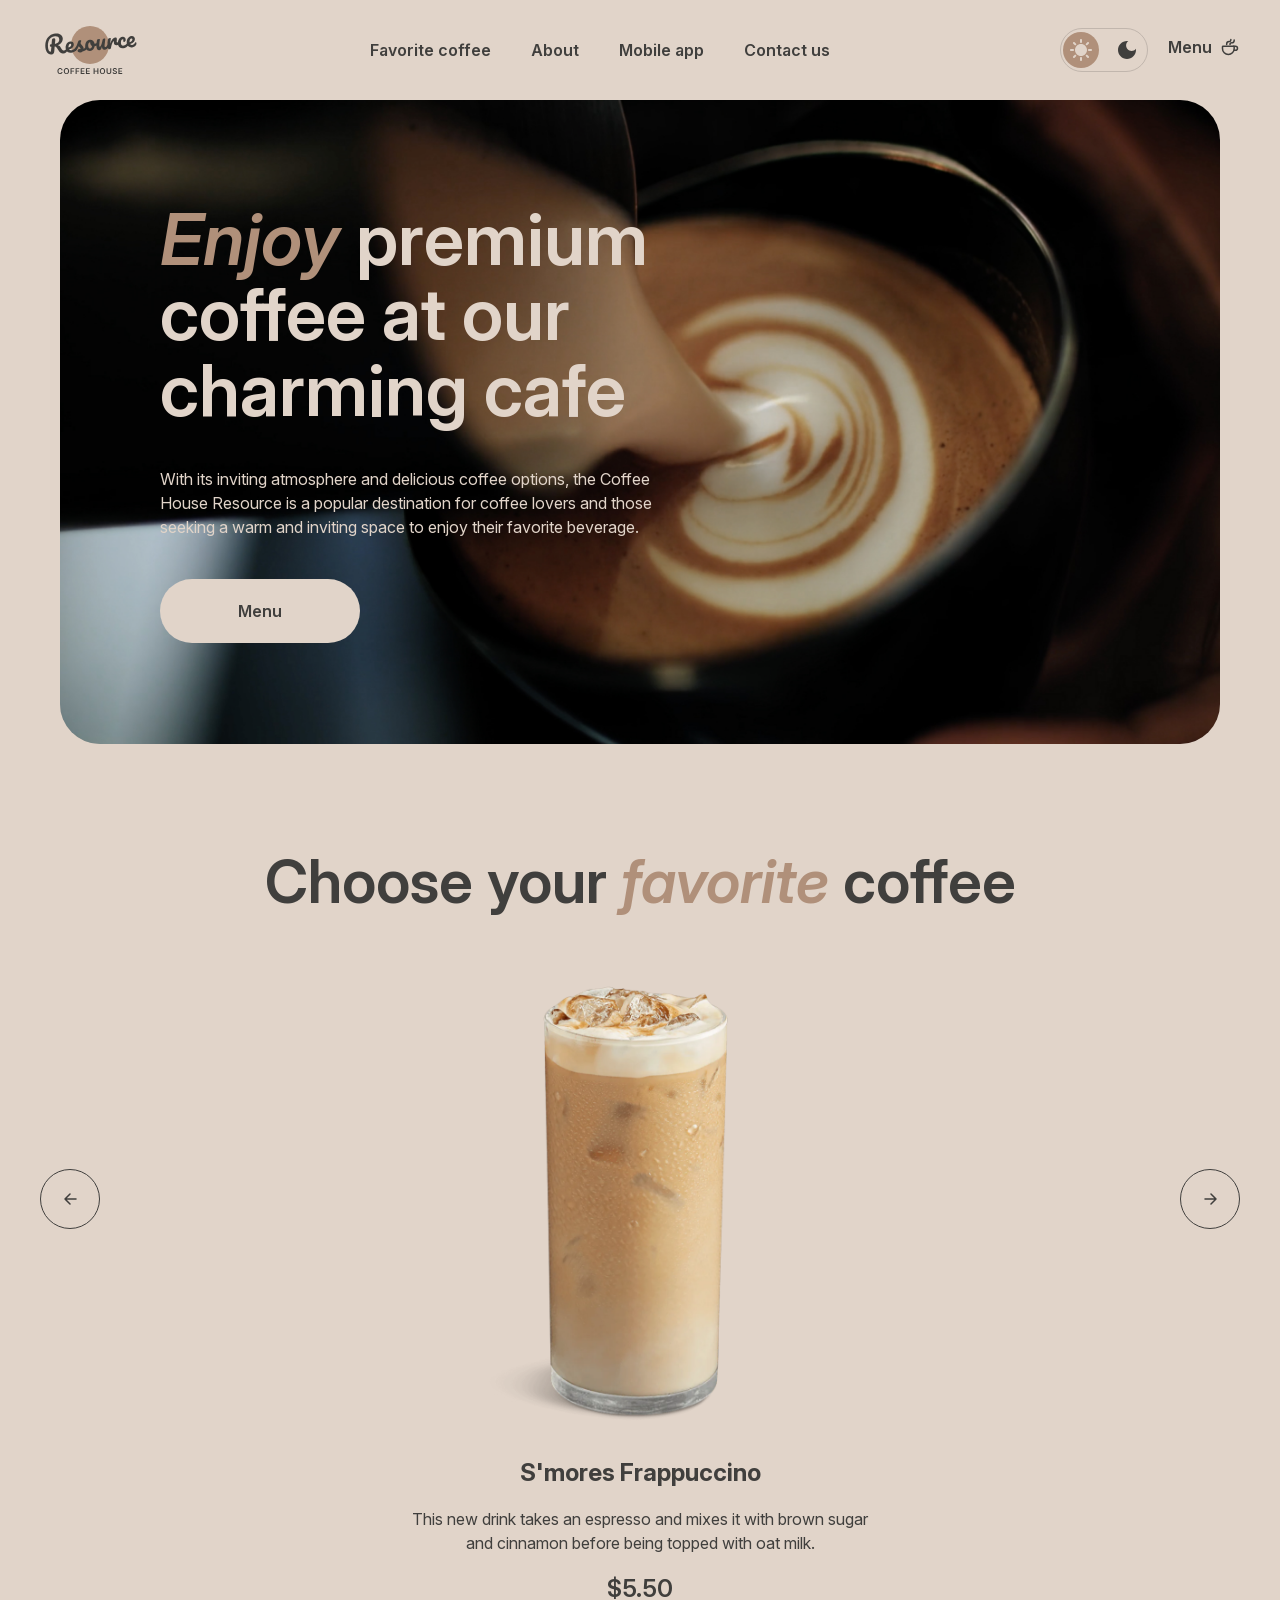
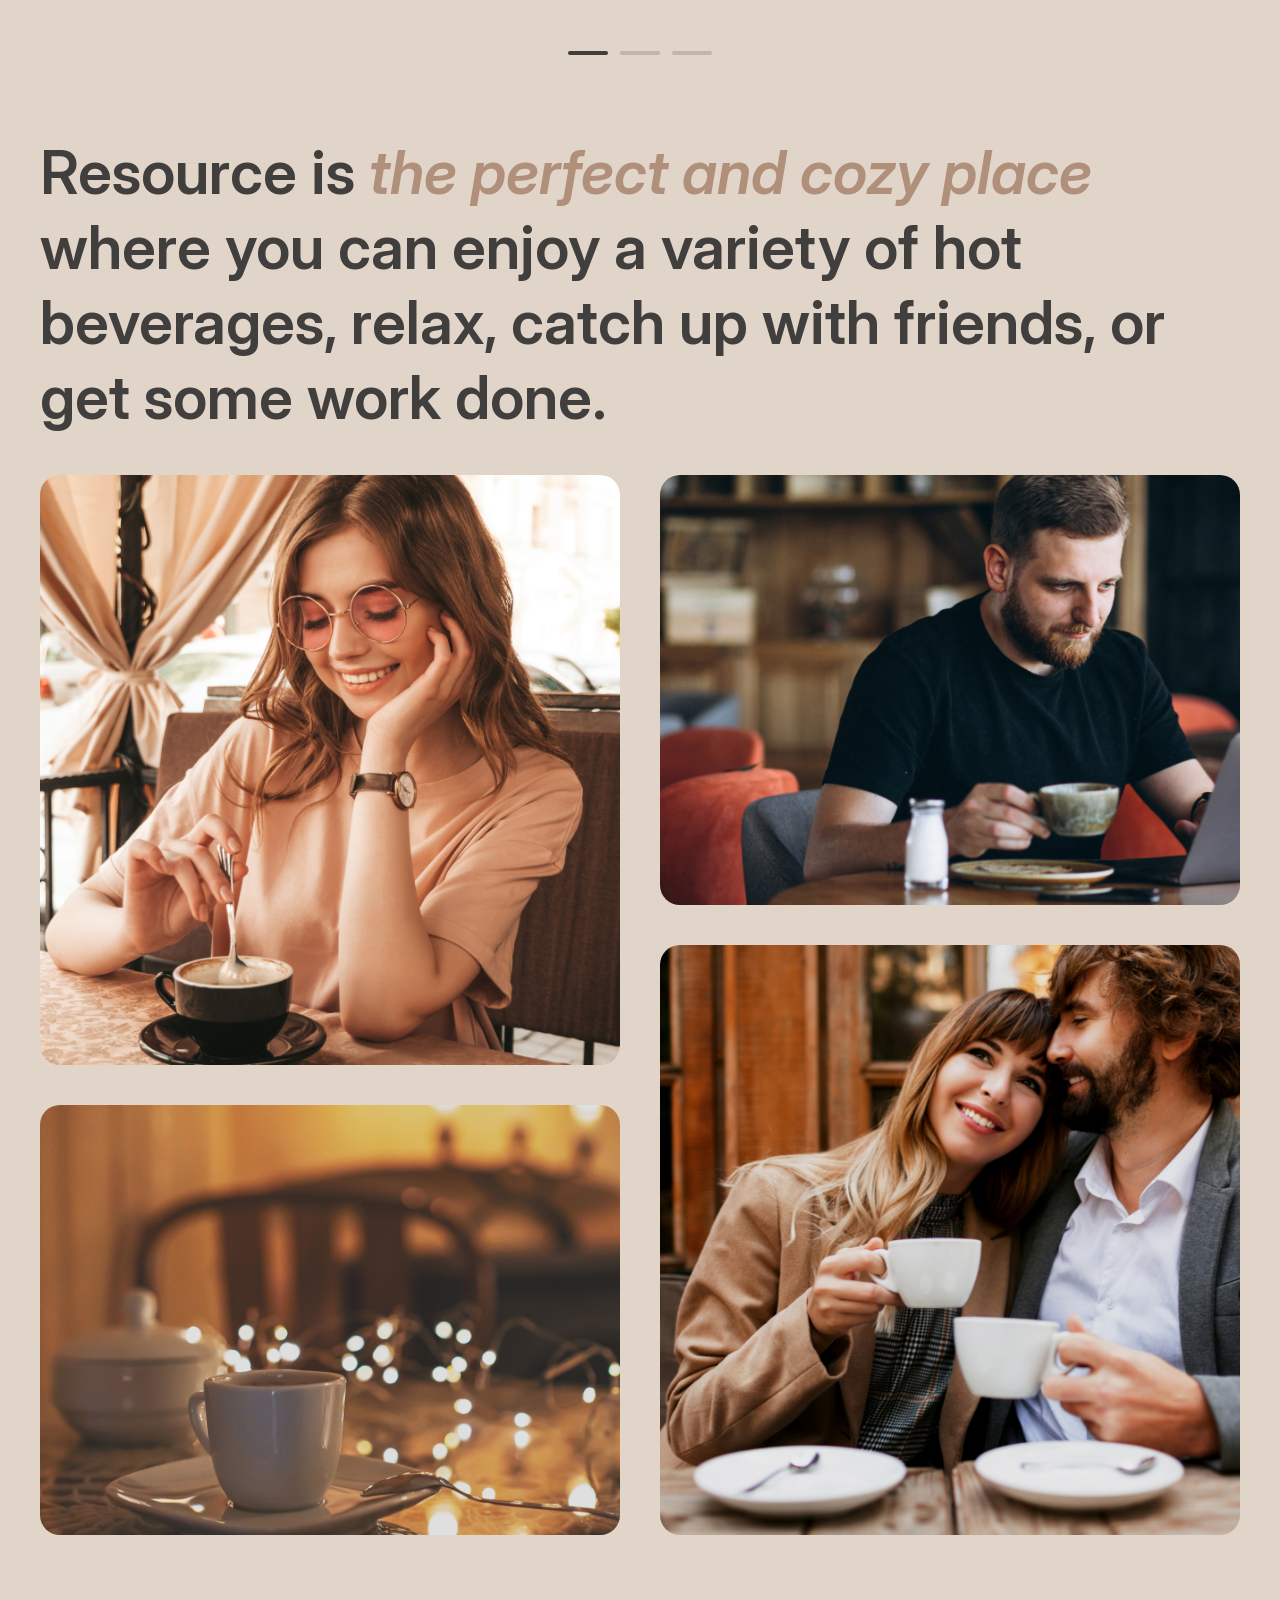
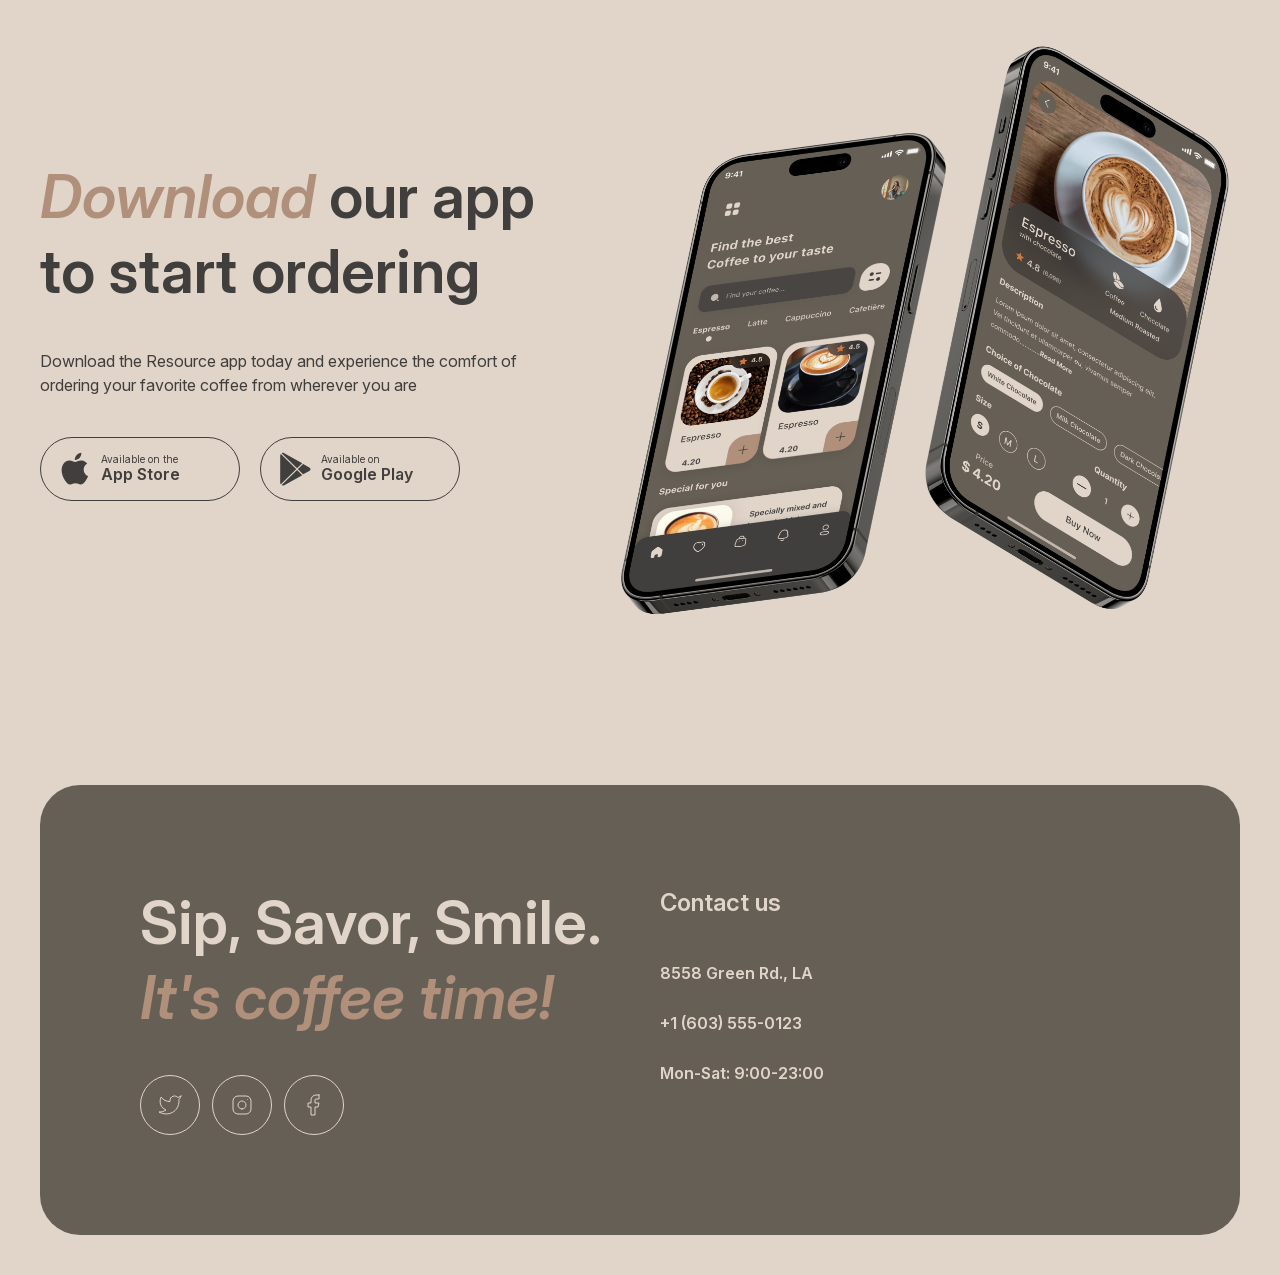
==== index.html @ 29161208 "refactor: dark theme, extra paddings, correction icons" ====
<!doctype html>
<html lang="en" data-theme="light">
  <head>
    <meta charset="UTF-8" />
    <meta name="viewport" content="width=device-width, initial-scale=1.0" />
    <title>Resource | Coffee House</title>
    <link rel="icon" href="assets/icons/logo-light.svg" type="image/svg+xml" />
    <link rel="stylesheet" href="assets/fonts/font.css" />
    <link rel="stylesheet" href="css/variables.css" />
    <link rel="stylesheet" href="css/base.css" />
    <link rel="stylesheet" href="css/layout.css" />
    <link rel="stylesheet" href="css/home.css" />
    <script>
      (function () {
        try {
          var theme = localStorage.getItem("theme");
          if (theme === "dark" || theme === "light") {
            document.documentElement.setAttribute("data-theme", theme);
          }
        } catch (e) {}
      })();
    </script>
    <script src="js/theme.js" defer></script>
    <script src="js/nav.js" defer></script>
    <script src="js/hero.js" defer></script>
    <script src="js/slider.js" defer></script>
  </head>
  <body>
    <header class="header">
      <div class="container header__inner">
        <a class="header__logo" href="index.html" aria-label="Resource">
          <img
            class="header__logo-img header__logo-img--light"
            src="assets/icons/logo-light.svg"
            alt="Resource"
            width="100"
            height="60"
          />
          <img
            class="header__logo-img header__logo-img--dark"
            src="assets/icons/logo-dark.svg"
            alt=""
            width="100"
            height="60"
          />
        </a>
        <nav class="header__nav" aria-label="Primary">
          <ul class="header__list">
            <li class="header__item">
              <a class="header__link" href="index.html#favorites"
                >Favorite coffee</a
              >
            </li>
            <li class="header__item">
              <a class="header__link" href="index.html#about">About</a>
            </li>
            <li class="header__item">
              <a class="header__link" href="index.html#mobile-app"
                >Mobile app</a
              >
            </li>
            <li class="header__item">
              <a class="header__link" href="index.html#contacts">Contact us</a>
            </li>
          </ul>
        </nav>
        <div class="header__actions">
          <button
            class="theme-toggle"
            type="button"
            data-theme-toggle
            aria-pressed="false"
            aria-label="Switch to dark theme"
          >
            <span
              class="theme-toggle__icon theme-toggle__icon--sun"
              aria-hidden="true"
            >
              <img src="assets/icons/Sun.svg" alt="" width="22" height="22" />
            </span>
            <span
              class="theme-toggle__icon theme-toggle__icon--moon"
              aria-hidden="true"
            >
              <img src="assets/icons/Moon.svg" alt="" width="18" height="18" />
            </span>
          </button>
          <a class="header__menu" href="menu.html">
            Menu
            <img
              class="header__menu-icon"
              src="assets/icons/coffee-cup.svg"
              alt=""
              width="20"
              height="20"
            />
          </a>
          <button class="burger" type="button" aria-label="Open menu">
            <img
              src="assets/icons/button-icon-burger.svg"
              alt=""
              width="44"
              height="44"
            />
          </button>
        </div>
      </div>
    </header>

    <main>
      <section class="hero" id="hero" aria-labelledby="hero-title">
        <div class="container">
          <div class="hero__inner">
            <img class="hero__media" src="assets/images/img-hero.jpg" alt="" />
            <video
              class="hero__media hero__media--video"
              data-hero-video
              muted
              loop
              playsinline
              preload="auto"
            >
              <source src="assets/header-video.mp4" type="video/mp4" />
            </video>
            <h1 class="hero__title" id="hero-title">
              <span class="hero__accent">Enjoy </span>premium coffee at our
              charming cafe
            </h1>
            <p class="hero__text">
              With its inviting atmosphere and delicious coffee options, the
              Coffee House Resource is a popular destination for coffee lovers
              and those seeking a warm and inviting space to enjoy their
              favorite beverage.
            </p>
            <a class="button hero__button" href="menu.html">
              <span class="hero__button-inner">
                Menu
                <img
                  class="hero__button-icon"
                  src="assets/icons/coffee-cup.svg"
                  alt=""
                  width="20"
                  height="20"
                />
              </span>
            </a>
          </div>
        </div>
      </section>

      <section
        class="favorites"
        id="favorites"
        aria-labelledby="favorites-title"
      >
        <div class="container">
          <h2 class="section-title" id="favorites-title">
            Choose your <span class="accent">favorite</span> coffee
          </h2>
          <div class="slider" data-slider>
            <div class="slider__media">
              <button
                class="slider__btn slider__btn--prev"
                type="button"
                data-slider-prev
                aria-label="Previous slide"
              >
                <img
                  src="assets/icons/arrow-left.svg"
                  alt=""
                  width="13"
                  height="12"
                />
              </button>
              <div class="slider__viewport" data-slider-viewport>
                <div class="slider__track" data-slider-track></div>
              </div>
              <button
                class="slider__btn slider__btn--next"
                type="button"
                data-slider-next
                aria-label="Next slide"
              >
                <img
                  src="assets/icons/arrow-right.svg"
                  alt=""
                  width="13"
                  height="12"
                />
              </button>
            </div>
            <div class="slider__dots" data-slider-dots></div>
          </div>
        </div>
      </section>

      <section class="about" id="about" aria-labelledby="about-title">
        <div class="container">
          <h2 class="section-title" id="about-title">
            Resource is <span class="accent">the perfect and cozy place</span>
            where you can enjoy a variety of hot beverages, relax, catch up with
            friends, or get some work done.
          </h2>
          <div class="about__gallery">
            <div class="about__frame">
              <img
                class="about__image"
                src="assets/images/about-1.jpg"
                alt="Woman enjoying coffee at a cafe"
              />
            </div>
            <div class="about__frame">
              <img
                class="about__image"
                src="assets/images/about-3.jpg"
                alt="Man working on a laptop with coffee"
              />
            </div>
            <div class="about__frame">
              <img
                class="about__image"
                src="assets/images/about-2.jpg"
                alt="Coffee cup on a table with lights"
              />
            </div>
            <div class="about__frame">
              <img
                class="about__image"
                src="assets/images/about-4.jpg"
                alt="Couple drinking coffee together"
              />
            </div>
          </div>
        </div>
      </section>

      <section
        class="mobile-app"
        id="mobile-app"
        aria-labelledby="mobile-app-title"
      >
        <div class="container mobile-app__inner">
          <div class="mobile-app__content">
            <h2 class="section-title" id="mobile-app-title">
              <span class="accent">Download</span> our app to<br class="mobile-app__title-break" />
              start ordering
            </h2>
            <p class="mobile-app__text">
              Download the Resource app today and experience the comfort of
              ordering your favorite coffee from wherever you are
            </p>
            <div class="mobile-app__links">
              <a
                class="store-link"
                href="https://www.apple.com/app-store/"
                target="_blank"
                rel="noopener noreferrer"
              >
                <img
                  src="assets/icons/apple.svg"
                  alt=""
                  width="36"
                  height="36"
                />
                <span class="store-link__text">
                  <span class="store-link__caption">Available on the</span>
                  <span class="store-link__name">App Store</span>
                </span>
              </a>
              <a
                class="store-link"
                href="https://play.google.com/store"
                target="_blank"
                rel="noopener noreferrer"
              >
                <img
                  src="assets/icons/google-play.svg"
                  alt=""
                  width="36"
                  height="36"
                />
                <span class="store-link__text">
                  <span class="store-link__caption">Available on</span>
                  <span class="store-link__name">Google Play</span>
                </span>
              </a>
            </div>
          </div>
          <img
            class="mobile-app__image"
            src="assets/icons/mobile-screens.svg"
            alt="Resource mobile app screens"
          />
        </div>
      </section>
    </main>

    <footer class="footer" id="contacts">
      <div class="container">
        <div class="footer__panel">
          <div class="footer__brand">
            <h2 class="footer__title">
              Sip, Savor, Smile.<br />
              <span class="accent">It's coffee time!</span>
            </h2>
            <ul class="footer__socials">
              <li>
                <a
                  class="footer__social"
                  href="https://twitter.com"
                  target="_blank"
                  rel="noopener noreferrer"
                  aria-label="Twitter"
                >
                  <img
                    src="assets/icons/twitter.svg"
                    alt=""
                    width="24"
                    height="24"
                  />
                </a>
              </li>
              <li>
                <a
                  class="footer__social"
                  href="https://instagram.com"
                  target="_blank"
                  rel="noopener noreferrer"
                  aria-label="Instagram"
                >
                  <img
                    src="assets/icons/instagram.svg"
                    alt=""
                    width="24"
                    height="24"
                  />
                </a>
              </li>
              <li>
                <a
                  class="footer__social"
                  href="https://facebook.com"
                  target="_blank"
                  rel="noopener noreferrer"
                  aria-label="Facebook"
                >
                  <img
                    src="assets/icons/facebook.svg"
                    alt=""
                    width="24"
                    height="24"
                  />
                </a>
              </li>
            </ul>
          </div>
          <div class="footer__contacts">
            <h3 class="footer__contacts-title">Contact us</h3>
            <ul class="footer__list">
              <li>
                <a
                  class="footer__link"
                  href="https://maps.google.com/?q=8558+Green+Rd,+LA"
                  target="_blank"
                  rel="noopener noreferrer"
                >
                  8558 Green Rd., LA
                </a>
              </li>
              <li>
                <a class="footer__link" href="tel:+16035550123">
                  +1 (603) 555-0123
                </a>
              </li>
              <li>
                <span class="footer__hours"> Mon-Sat: 9:00-23:00 </span>
              </li>
            </ul>
          </div>
        </div>
      </div>
    </footer>
  </body>
</html>
---- assets/fonts/font.css ----
@font-face {
  font-family: "Inter";
  font-style: normal;
  font-weight: 100 900;
  font-display: swap;
  src: url("./Inter-cyrillic.woff2") format("woff2");
  unicode-range: U+0301, U+0400-045F, U+0490-0491, U+04B0-04B1, U+2116;
}

@font-face {
  font-family: "Inter";
  font-style: normal;
  font-weight: 100 900;
  font-display: swap;
  src: url("./Inter-latin-ext.woff2") format("woff2");
  unicode-range: U+0100-02BA, U+02BD-02C5, U+02C7-02CC, U+02CE-02D7, U+02DD-02FF, U+0304, U+0308, U+0329, U+1D00-1DBF, U+1E00-1E9F, U+1EF2-1EFF, U+2020, U+20A0-20AB, U+20AD-20C0, U+2113, U+2C60-2C7F, U+A720-A7FF;
}

@font-face {
  font-family: "Inter";
  font-style: normal;
  font-weight: 100 900;
  font-display: swap;
  src: url("./Inter-latin.woff2") format("woff2");
  unicode-range: U+0000-00FF, U+0131, U+0152-0153, U+02BB-02BC, U+02C6, U+02DA, U+02DC, U+0304, U+0308, U+0329, U+2000-206F, U+20AC, U+2122, U+2191, U+2193, U+2212, U+2215, U+FEFF, U+FFFD;
}

@font-face {
  font-family: "Inter";
  font-style: italic;
  font-weight: 100 900;
  font-display: swap;
  src: url("./Inter-Italic-cyrillic.woff2") format("woff2");
  unicode-range: U+0301, U+0400-045F, U+0490-0491, U+04B0-04B1, U+2116;
}

@font-face {
  font-family: "Inter";
  font-style: italic;
  font-weight: 100 900;
  font-display: swap;
  src: url("./Inter-Italic-latin-ext.woff2") format("woff2");
  unicode-range: U+0100-02BA, U+02BD-02C5, U+02C7-02CC, U+02CE-02D7, U+02DD-02FF, U+0304, U+0308, U+0329, U+1D00-1DBF, U+1E00-1E9F, U+1EF2-1EFF, U+2020, U+20A0-20AB, U+20AD-20C0, U+2113, U+2C60-2C7F, U+A720-A7FF;
}

@font-face {
  font-family: "Inter";
  font-style: italic;
  font-weight: 100 900;
  font-display: swap;
  src: url("./Inter-Italic-latin.woff2") format("woff2");
  unicode-range: U+0000-00FF, U+0131, U+0152-0153, U+02BB-02BC, U+02C6, U+02DA, U+02DC, U+0304, U+0308, U+0329, U+2000-206F, U+20AC, U+2122, U+2191, U+2193, U+2212, U+2215, U+FEFF, U+FFFD;
}
---- css/variables.css ----
:root {
  --color-bg: #e1d4c9;
  --color-text: #403f3d;
  --color-accent: #b0907a;
  --color-border: #c1b6ad;
  --color-card: #e1d4c9;
  --color-placeholder: #c1b6ad;

  --color-hover-bg: #665f55;
  --color-hover-on: #e1d4c9;

  --font-family: Inter, "Helvetica Neue", Arial, sans-serif;
  --font-size-base: 16px;
  --line-height-base: 1.5;

  --container-width: 1440px;
  --container-padding: 40px;
  --header-height: 100px;
  --radius: 40px;
  --transition: 0.3s ease;
  --transition-slow: 0.7s ease;
  --icon-filter-on: brightness(0) invert(91%) sepia(12%) saturate(380%)
    hue-rotate(328deg) brightness(97%);
}

[data-theme="dark"] {
  --color-bg: #292826;
  --color-text: #e1d4c9;
  --color-accent: #b0907a;
  --color-border: #665f55;
  --color-card: #403f3d;
  --color-placeholder: #665f55;
}

@media (max-width: 768px) {
  :root {
    --fluid: clamp(0, (100vw - 380px) / 388px, 1);
    --container-padding: calc(1rem + 1.5rem * var(--fluid));
    --hero-title-size: calc(2.625rem + 1.875rem * var(--fluid));
    --section-title-size: calc(2rem + 1.75rem * var(--fluid));
    --hero-padding-y: calc(3.75rem + 2.5rem * var(--fluid));
    --hero-padding-x: calc(1rem + 1.5rem * var(--fluid));
    --footer-padding-y: calc(3.75rem + 2.5rem * var(--fluid));
    --footer-padding-x: calc(1rem + 2.75rem * var(--fluid));
  }
}
---- css/base.css ----
*,
*::before,
*::after {
  box-sizing: border-box;
}

html {
  scroll-behavior: smooth;
  user-select: none;
  -webkit-user-select: none;
}

body {
  margin: 0;
  min-width: 380px;
  font-family: var(--font-family);
  font-size: var(--font-size-base);
  line-height: var(--line-height-base);
  -webkit-font-smoothing: antialiased;
  -moz-osx-font-smoothing: grayscale;
  color: var(--color-text);
  background-color: var(--color-bg);
  transition: color var(--transition), background-color var(--transition);
}

img {
  max-width: 100%;
  height: auto;
  display: block;
}

a {
  color: inherit;
  text-decoration: none;
  cursor: pointer;
  transition: color var(--transition), background-color var(--transition),
    border-color var(--transition), box-shadow var(--transition);
}

button {
  font: inherit;
  color: inherit;
  background: none;
  border: 0;
  padding: 0;
  cursor: pointer;
}

ul {
  margin: 0;
  padding: 0;
  list-style: none;
}

h1,
h2,
h3,
p {
  margin: 0;
}

.container {
  width: 100%;
  max-width: var(--container-width);
  margin: 0 auto;
  padding: 0 var(--container-padding);
}

.section-title {
  font-size: 3.75rem;
  line-height: 1.25;
  font-weight: 600;
}

.accent {
  color: var(--color-accent);
  font-style: italic;
}

.button {
  display: inline-flex;
  align-items: center;
  justify-content: center;
  min-height: 64px;
  padding: 20px 78px;
  width: fit-content;
  border-radius: var(--radius);
  background-color: var(--color-text);
  color: var(--color-bg);
  transition: background-color var(--transition), color var(--transition),
    border-color var(--transition);
}

@media (max-width: 768px) {
  .section-title {
    font-size: var(--section-title-size);
    letter-spacing: 0;
  }
}
---- css/layout.css ----
.header {
  position: sticky;
  top: 0;
  z-index: 10;
  background-color: var(--color-bg);
  transition: background-color var(--transition);
}

.header__inner {
  display: flex;
  align-items: center;
  justify-content: space-between;
  min-height: var(--header-height);
  gap: 24px;
}

.header__logo {
  display: flex;
  flex-shrink: 0;
}

.header__logo-img {
  width: 100px;
  height: 60px;
  max-width: none;
}

.header__logo-img--dark {
  display: none;
}

[data-theme="dark"] .header__logo-img--light {
  display: none;
}

[data-theme="dark"] .header__logo-img--dark {
  display: block;
}

.header__nav {
  flex: 1 1 auto;
  min-width: 0;
  display: flex;
  justify-content: center;
}

.header__list {
  display: flex;
  gap: 40px;
}

.header__link {
  font-size: 16px;
  font-weight: 600;
  line-height: 1.5;
  padding-bottom: 6px;
  box-shadow: inset 0 -2px 0 transparent;
}

.header__link:hover {
  box-shadow: inset 0 -2px 0 currentColor;
}

.header__actions {
  display: flex;
  align-items: center;
  flex-shrink: 0;
  gap: 20px;
}

.theme-toggle {
  display: flex;
  align-items: center;
  justify-content: center;
  width: 88px;
  height: 44px;
  padding: 3px 2px;
  gap: 10px;
  border: 1px solid #c1b6ad;
  border-radius: 100px;
  background: transparent;
  color: var(--color-text);
  transition: border-color var(--transition), color var(--transition);
}

.theme-toggle__icon {
  display: grid;
  place-items: center;
  width: 36px;
  height: 36px;
  padding: 1px;
  flex-shrink: 0;
  border-radius: 100px;
}

.theme-toggle__icon--sun img {
  width: 22px;
  height: 22px;
  max-width: none;
}

.theme-toggle__icon--moon img {
  width: 18px;
  height: 18px;
  max-width: none;
}

[data-theme="light"] .theme-toggle__icon--sun {
  background-color: var(--color-accent);
}

[data-theme="dark"] .theme-toggle {
  border-color: #e1d4c9;
}

[data-theme="dark"] .theme-toggle__icon--moon {
  background-color: var(--color-accent);
}

[data-theme="dark"] .theme-toggle__icon--moon img {
  filter: var(--icon-filter-on);
}

.theme-toggle:focus-visible {
  outline: 2px solid var(--color-accent);
  outline-offset: 2px;
}

.header__menu {
  display: inline-flex;
  align-items: center;
  gap: 8px;
  font-size: 16px;
  font-weight: 600;
  line-height: 1.5;
  letter-spacing: 0;
  padding-bottom: 6px;
  box-shadow: inset 0 -2px 0 transparent;
}

.header__menu:hover,
.header__menu--current {
  box-shadow: inset 0 -2px 0 currentColor;
}

.header__menu-icon {
  display: block;
  flex-shrink: 0;
  width: 20px;
  height: 20px;
  max-width: none;
}

[data-theme="dark"] .header__menu-icon {
  filter: var(--icon-filter-on);
}

.burger {
  display: none;
  width: 44px;
  height: 44px;
  padding: 0;
}

.burger img {
  width: 44px;
  height: 44px;
  max-width: none;
}

[data-theme="dark"] .burger img {
  filter: var(--icon-filter-on);
}

.footer {
  padding: 40px 0;
}

.footer__panel {
  display: grid;
  grid-template-columns: 1fr 1fr;
  gap: 40px;
  padding: 100px;
  border-radius: var(--radius);
  background-color: #665f55;
  color: #e1d4c9;
}

[data-theme="dark"] .footer__panel {
  background-color: #403f3d;
}

.footer__title {
  max-width: 530px;
  margin-bottom: 40px;
  font-size: 3.75rem;
  line-height: 1.25;
  font-weight: 600;
}

.footer__socials {
  display: flex;
  gap: 12px;
}

.footer__social {
  display: grid;
  place-items: center;
  width: 60px;
  height: 60px;
  border: 1px solid currentColor;
  border-radius: 50%;
  background-color: transparent;
  transition: background-color var(--transition), border-color var(--transition);
}

.footer__social img {
  width: 24px;
  height: 24px;
  transition: filter var(--transition);
}

.footer__social:hover {
  background-color: var(--color-hover-on);
  border-color: var(--color-hover-on);
}

.footer__social:hover img {
  filter: invert(1);
}

.footer__contacts-title {
  margin-bottom: 40px;
  font-size: 24px;
  font-weight: 600;
}

.footer__list {
  display: flex;
  flex-direction: column;
  gap: 20px;
}

.footer__link,
.footer__hours {
  display: inline-flex;
  align-items: center;
  gap: 8px;
  font-weight: 600;
  padding-bottom: 6px;
  box-shadow: inset 0 -2px 0 transparent;
}

.footer__link:hover {
  box-shadow: inset 0 -2px 0 currentColor;
}

@media (max-width: 1024px) {
  .header__nav,
  .header__menu {
    display: none;
  }

  .burger {
    display: flex;
  }
}

@media (max-width: 768px) {
  .footer__panel {
    grid-template-columns: 1fr;
    gap: 100px;
    padding: var(--footer-padding-y) var(--footer-padding-x);
  }

  .footer__title {
    max-width: 100%;
    font-size: var(--section-title-size);
    letter-spacing: 0;
  }
}

@media (max-width: 380px) {
  .footer__panel {
    gap: 40px;
  }
}
---- css/home.css ----
.hero {
  padding: 0 20px;
}

.hero__inner {
  position: relative;
  isolation: isolate;
  overflow: hidden;
  min-height: 644px;
  display: flex;
  flex-direction: column;
  justify-content: center;
  align-items: flex-start;
  gap: 40px;
  padding: 100px;
  border-radius: var(--radius);
  background-color: var(--color-placeholder);
  color: #e1d4c9;
}

.hero__media {
  position: absolute;
  inset: 0;
  z-index: 0;
  width: 100%;
  height: 100%;
  object-fit: cover;
}

.hero__media--video {
  opacity: 0;
  transition: opacity 0.4s ease;
}

.hero__media--video.is-ready {
  opacity: 1;
}

.hero__inner > :not(.hero__media) {
  position: relative;
  z-index: 1;
}

.hero__title {
  max-width: 530px;
  font-size: 4.5rem;
  line-height: 1.05;
  font-weight: 600;
}

.hero__accent {
  color: var(--color-accent);
  font-style: italic;
}

.hero__text {
  width: 530px;
  max-width: 100%;
  height: 72px;
  font-size: 16px;
  line-height: 1.5;
  color: #e1d4c9;
}

.hero__button {
  display: inline-flex;
  align-items: center;
  justify-content: center;
  width: 200px;
  height: 64px;
  min-height: 64px;
  padding: 0 16px;
  font-size: 16px;
  font-weight: 600;
  line-height: 1.5;
  background-color: #e1d4c9;
  color: #403f3d;
}

.hero__button-inner {
  position: relative;
  display: inline-flex;
  align-items: center;
  justify-content: center;
}

.hero__button-icon {
  position: absolute;
  left: calc(100% + 8px);
  top: 50%;
  width: 20px;
  height: 20px;
  opacity: 0;
  transform: translateY(-50%);
  pointer-events: none;
  transition: opacity var(--transition);
}

.hero__button:hover {
  background-color: #e1d4c9;
  color: #403f3d;
}

.hero__button:hover .hero__button-icon {
  opacity: 1;
}

[data-theme="dark"] .hero__button {
  background-color: #403f3d;
  color: #e1d4c9;
}

[data-theme="dark"] .hero__button-icon {
  filter: var(--icon-filter-on);
}

[data-theme="dark"] .hero__button:hover {
  background-color: #403f3d;
  color: #e1d4c9;
}

.favorites {
  padding-top: 100px;
}

.favorites .section-title {
  text-align: center;
  margin-bottom: 40px;
}

.slider {
  display: flex;
  flex-direction: column;
  align-items: center;
  gap: 44px;
  --slider-autoplay: 7s;
  --slider-move: 0.6s ease;
}

.slider__media {
  display: grid;
  grid-template-columns: 60px minmax(0, 1fr) 60px;
  align-items: start;
  width: 100%;
}

.slider__viewport {
  overflow: hidden;
  min-width: 0;
  width: 100%;
  max-width: 480px;
  justify-self: center;
  container-type: inline-size;
}

.slider__track {
  display: flex;
  will-change: transform;
  transition: transform var(--slider-move);
}

.slider__track.is-instant {
  transition: none;
}

.slider__slide {
  flex: 0 0 100cqw;
  width: 100cqw;
  min-width: 100cqw;
  display: flex;
  flex-direction: column;
  align-items: center;
  text-align: center;
  gap: 16px;
}

.slider__image {
  display: block;
  width: 100%;
  max-width: 480px;
  height: auto;
  aspect-ratio: 1 / 1;
  object-fit: contain;
  pointer-events: none;
  user-select: none;
}

.slider__name {
  font-size: 24px;
}

.slider__description {
  max-width: 480px;
}

.slider__price {
  font-size: 24px;
  font-weight: 600;
}

.slider__btn {
  display: grid;
  place-items: center;
  width: 60px;
  height: 60px;
  margin-top: 210px;
  border: 1px solid var(--color-text);
  border-radius: 50%;
  color: var(--color-text);
  background-color: transparent;
  transition: background-color var(--transition), border-color var(--transition);
}

.slider__btn img {
  width: 13px;
  height: 12px;
  transition: filter var(--transition);
}

[data-theme="dark"] .slider__btn img {
  filter: var(--icon-filter-on);
}

.slider__btn:hover {
  background-color: var(--color-hover-bg);
  border-color: var(--color-hover-bg);
}

.slider__btn:hover img,
[data-theme="dark"] .slider__btn:hover img {
  filter: var(--icon-filter-on);
}

.slider__dots {
  display: flex;
  justify-content: center;
  gap: 12px;
}

.slider__dot {
  position: relative;
  overflow: hidden;
  width: 40px;
  height: 4px;
  border-radius: 2px;
  background-color: var(--color-border);
}

.slider__dot::after {
  content: "";
  position: absolute;
  inset: 0;
  width: 0;
  background-color: var(--color-text);
}

.slider__dot--active::after {
  animation: slider-progress var(--slider-autoplay) linear forwards;
}

.slider.is-paused .slider__dot--active::after {
  animation-play-state: paused;
}

@keyframes slider-progress {
  from {
    width: 0;
  }

  to {
    width: 100%;
  }
}

.about {
  padding: 80px 0;
}

.about .section-title {
  max-width: 1360px;
  margin-bottom: 40px;
}

.about__gallery {
  display: grid;
  grid-template-columns: repeat(2, minmax(0, 660px));
  grid-template-rows: 430px 120px 430px;
  justify-content: center;
  gap: 40px;
}

.about__frame {
  overflow: hidden;
  border-radius: 20px;
}

.about__image {
  width: 100%;
  height: 100%;
  object-fit: cover;
  transform: scale(1.1);
  transition: transform var(--transition-slow);
}

.about__frame:hover .about__image {
  transform: scale(1);
}

.about__frame:nth-child(1) {
  grid-column: 1;
  grid-row: 1 / 3;
  height: 590px;
}

.about__frame:nth-child(2) {
  grid-column: 2;
  grid-row: 1;
  height: 430px;
}

.about__frame:nth-child(3) {
  grid-column: 1;
  grid-row: 3;
  height: 430px;
}

.about__frame:nth-child(4) {
  grid-column: 2;
  grid-row: 2 / 4;
  height: 590px;
}

.mobile-app {
  padding-bottom: 100px;
}

.mobile-app__inner {
  display: flex;
  flex-wrap: wrap;
  align-items: center;
  gap: 40px;
}

.mobile-app__content {
  flex: 1 1 30rem;
  width: 39.375rem;
  max-width: 100%;
}

.mobile-app__text {
  max-width: 100%;
  margin-top: 40px;
}

.mobile-app__links {
  display: flex;
  flex-wrap: wrap;
  gap: 20px;
  margin-top: 40px;
}

.mobile-app__title-break {
  display: none;
}

.mobile-app__image {
  flex: 0 0 auto;
  width: 39.375rem;
  max-width: 100%;
  height: auto;
}

.store-link {
  display: inline-flex;
  align-items: center;
  gap: 8px;
  width: 200px;
  height: 64px;
  min-height: 64px;
  padding: 8px 20px 8px 16px;
  border: 1px solid var(--color-text);
  border-radius: var(--radius);
  background-color: transparent;
  font-weight: 600;
  transition: background-color var(--transition), color var(--transition),
    border-color var(--transition);
}

.store-link__text {
  display: flex;
  flex-direction: column;
  line-height: 1.2;
}

.store-link__caption {
  font-size: 10px;
  font-weight: 400;
}

.store-link__name {
  font-size: 16px;
}

.store-link img {
  width: 36px;
  height: 36px;
  transition: filter var(--transition);
}

[data-theme="dark"] .store-link img {
  filter: var(--icon-filter-on);
}

.store-link:hover {
  background-color: var(--color-hover-bg);
  border-color: var(--color-hover-bg);
  color: var(--color-hover-on);
}

.store-link:hover img,
[data-theme="dark"] .store-link:hover img {
  filter: var(--icon-filter-on);
}

@media (max-width: 768px) {
  .hero {
    padding: 0;
  }

  .hero__inner {
    width: 100%;
    max-width: 43rem;
    height: auto;
    min-height: 0;
    padding: var(--hero-padding-y) var(--hero-padding-x);
  }

  .hero__title {
    width: 100%;
    max-width: 33.125rem;
    height: auto;
    font-size: var(--hero-title-size);
    line-height: 1.15;
    letter-spacing: 0;
  }

  .hero__text {
    width: 100%;
    height: auto;
  }

  .hero__button-inner {
    gap: 8px;
  }

  .hero__button-icon {
    position: static;
    opacity: 1;
    transform: none;
  }

  .favorites .section-title,
  .about .section-title,
  .mobile-app .section-title {
    width: 100%;
    max-width: 43rem;
    height: auto;
  }

  .favorites .section-title {
    margin-left: auto;
    margin-right: auto;
    text-align: center;
  }

  .about__gallery {
    grid-template-columns: 1fr;
    grid-template-rows: none;
  }

  .about__frame:nth-child(2),
  .about__frame:nth-child(3) {
    display: none;
  }

  .about__frame:nth-child(1),
  .about__frame:nth-child(4) {
    grid-column: auto;
    grid-row: auto;
    width: 100%;
    max-width: 43rem;
    height: 36.875rem;
  }

  .mobile-app__inner {
    flex-direction: column;
    align-items: flex-start;
    row-gap: 40px;
  }

  .mobile-app {
    padding-bottom: 80px;
  }

  .mobile-app__content {
    flex: none;
    width: 100%;
    height: auto;
  }

  .mobile-app__image {
    width: 39.375rem;
    max-width: 100%;
    height: auto;
  }
}

@media (max-width: 380px) {
  .hero__inner {
    max-width: 21.75rem;
    padding: 3.75rem 1rem;
  }

  .mobile-app__content {
    flex: 0 0 380px;
    width: 348px;
    height: 380px;
    max-width: 100%;
  }

  .mobile-app__title-break {
    display: inline;
  }

  .mobile-app__links {
    flex-direction: column;
    align-items: flex-start;
  }

  .mobile-app__image {
    width: 21.75rem;
    height: 21.75rem;
  }

  .slider__media {
    grid-template-columns: 1fr;
  }

  .slider__btn {
    display: none;
  }

  .slider__viewport {
    touch-action: pan-y;
    cursor: grab;
  }

  .slider__viewport:active {
    cursor: grabbing;
  }
}
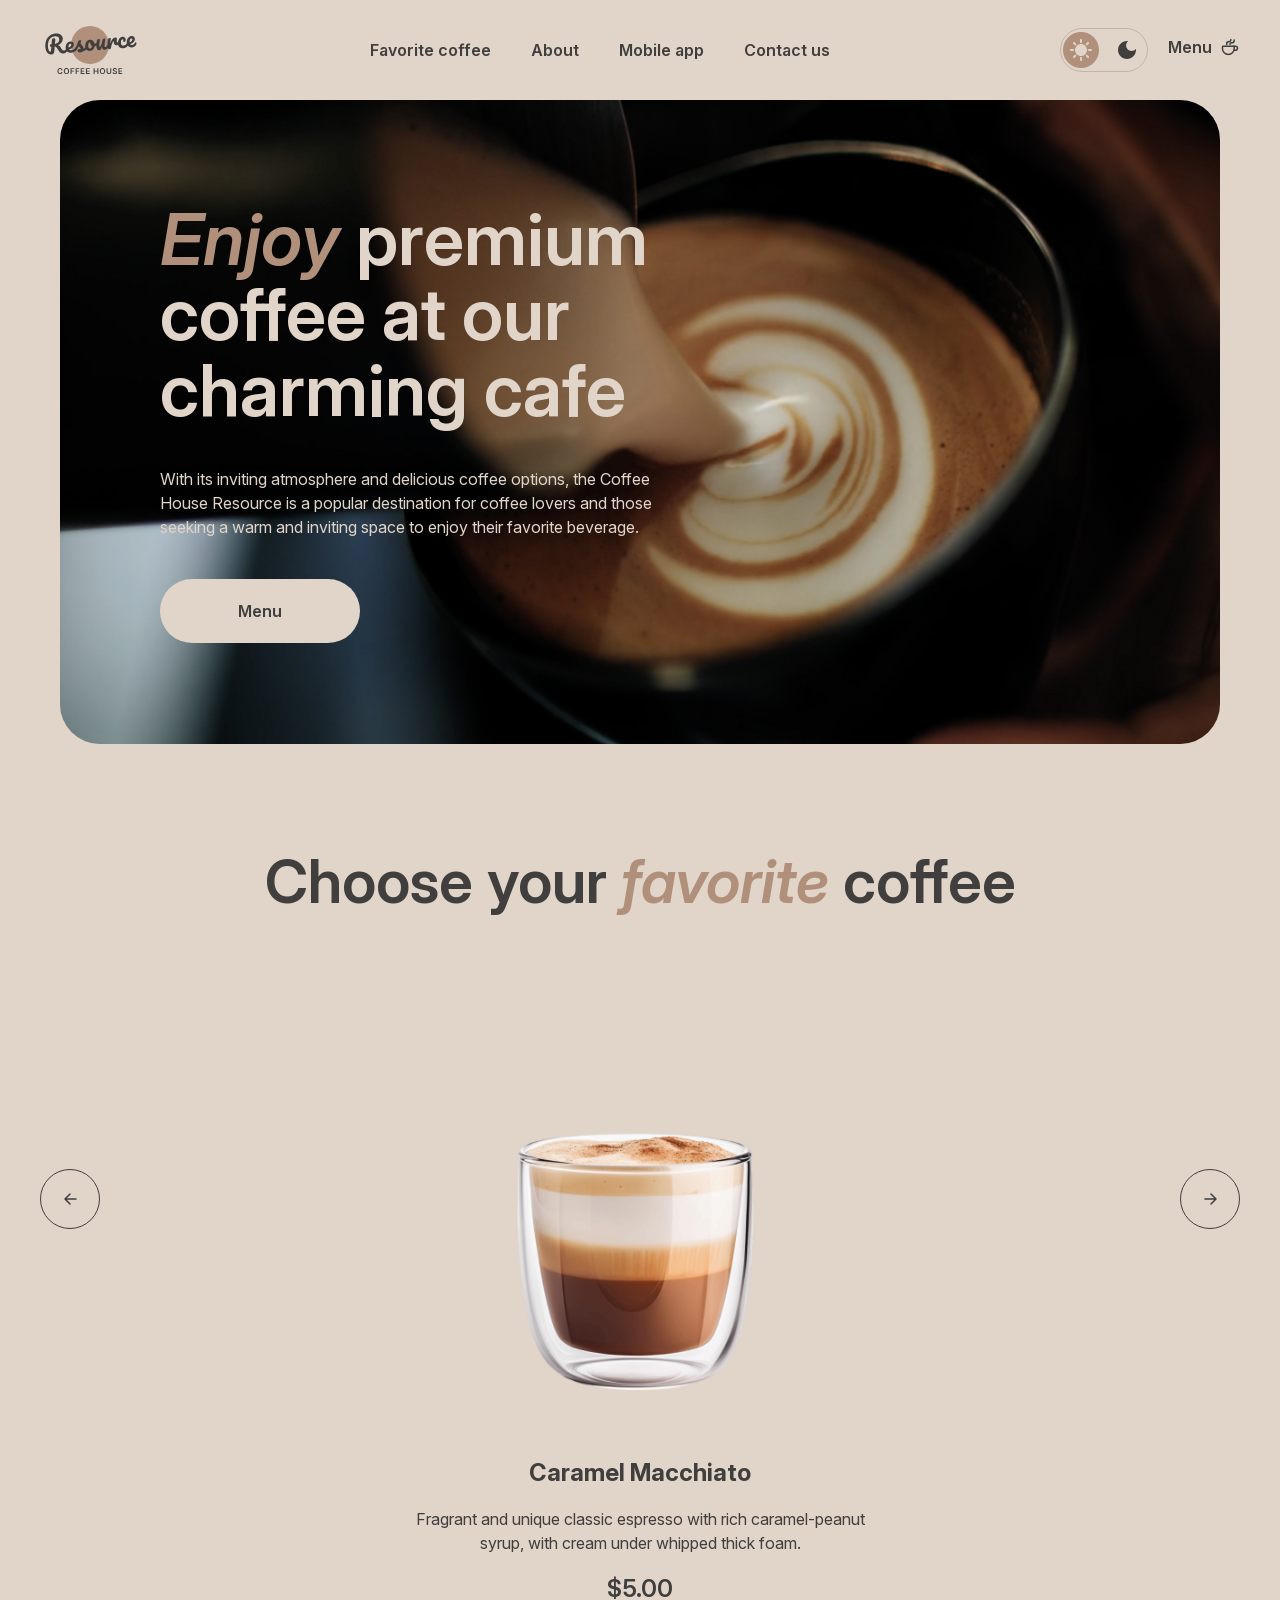
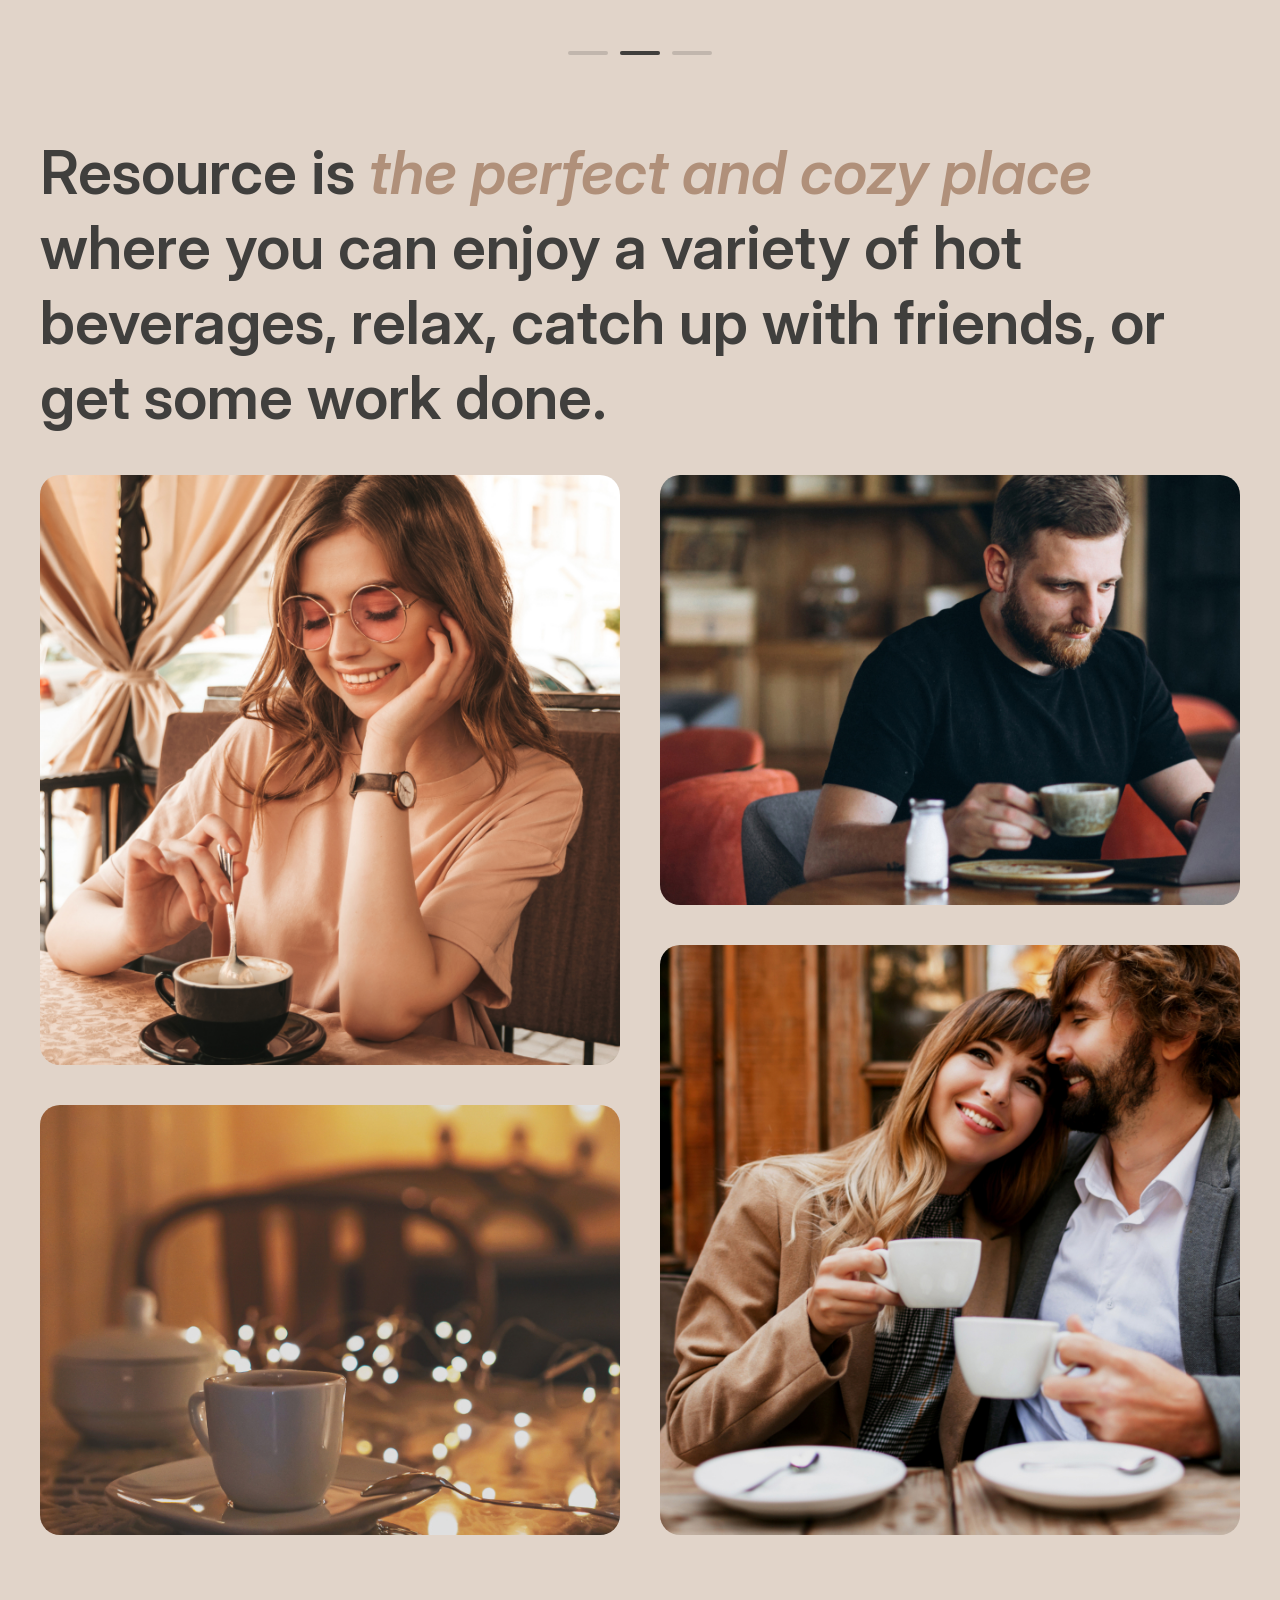
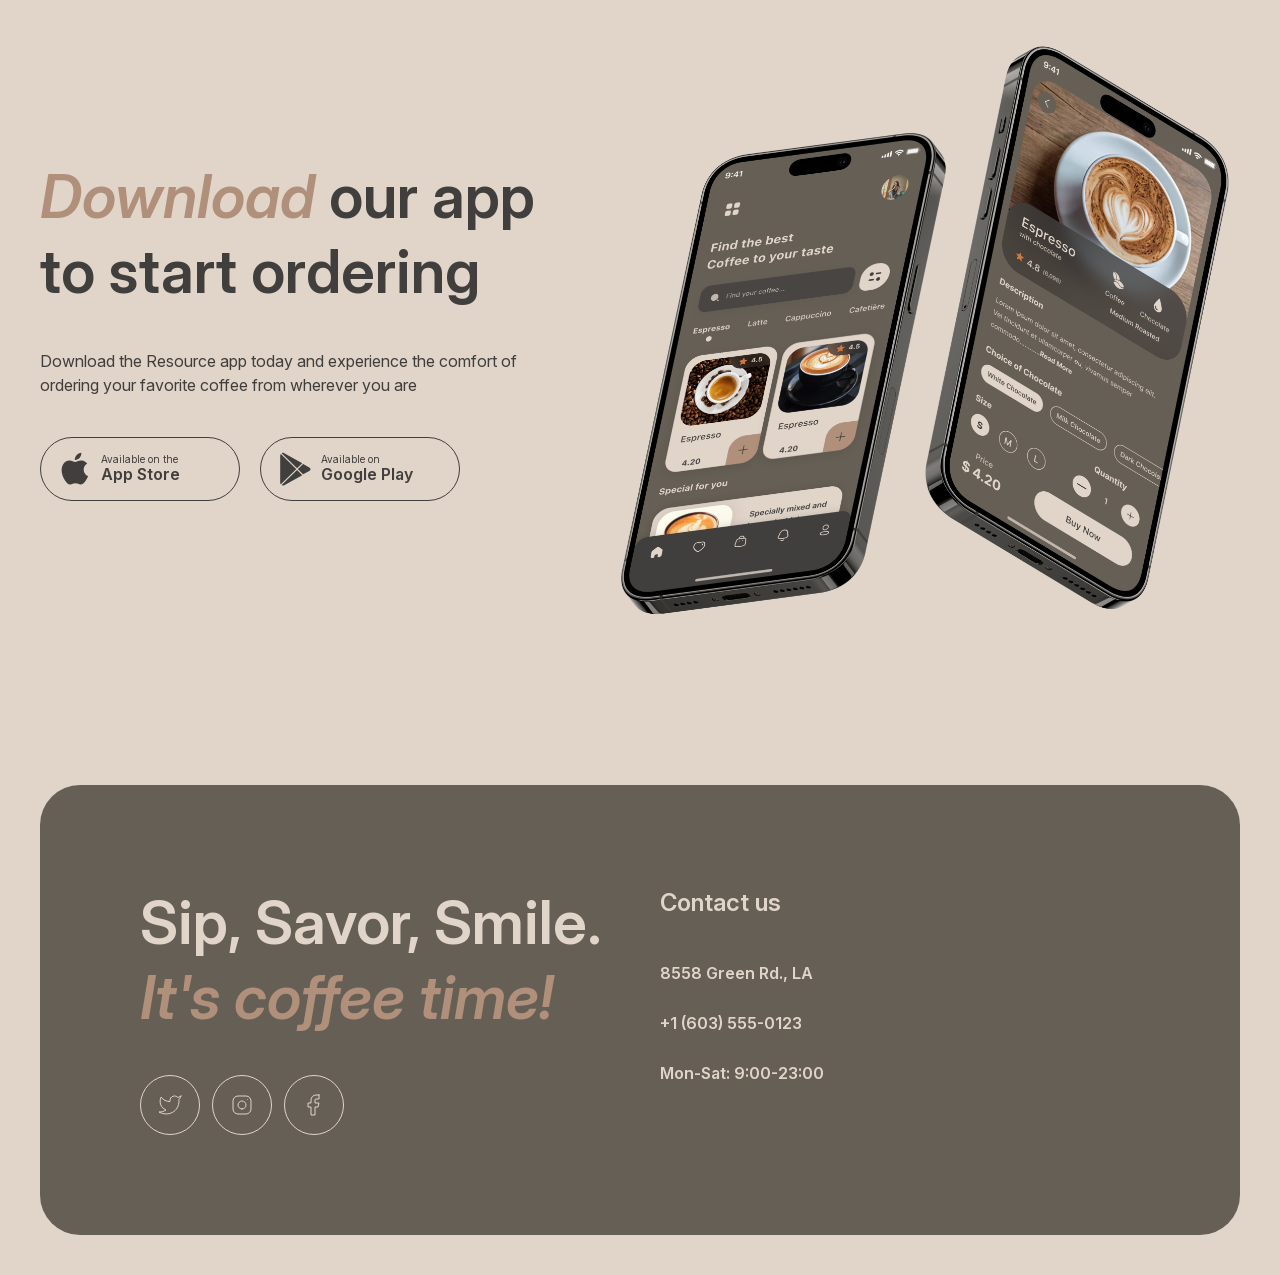
==== commit 263d5c87: "refactor: w3c validator" ====
--- a/index.html
+++ b/index.html
@@ -1,15 +1,15 @@
 <!doctype html>
 <html lang="en" data-theme="light">
   <head>
-    <meta charset="UTF-8" />
-    <meta name="viewport" content="width=device-width, initial-scale=1.0" />
+    <meta charset="UTF-8">
+    <meta name="viewport" content="width=device-width, initial-scale=1.0">
     <title>Resource | Coffee House</title>
-    <link rel="icon" href="assets/icons/logo-light.svg" type="image/svg+xml" />
-    <link rel="stylesheet" href="assets/fonts/font.css" />
-    <link rel="stylesheet" href="css/variables.css" />
-    <link rel="stylesheet" href="css/base.css" />
-    <link rel="stylesheet" href="css/layout.css" />
-    <link rel="stylesheet" href="css/home.css" />
+    <link rel="icon" href="assets/icons/logo-light.svg" type="image/svg+xml">
+    <link rel="stylesheet" href="assets/fonts/font.css">
+    <link rel="stylesheet" href="css/variables.css">
+    <link rel="stylesheet" href="css/base.css">
+    <link rel="stylesheet" href="css/layout.css">
+    <link rel="stylesheet" href="css/home.css">
     <script>
       (function () {
         try {
@@ -34,15 +34,13 @@
             src="assets/icons/logo-light.svg"
             alt="Resource"
             width="100"
-            height="60"
-          />
+            height="60">
           <img
             class="header__logo-img header__logo-img--dark"
             src="assets/icons/logo-dark.svg"
             alt=""
             width="100"
-            height="60"
-          />
+            height="60">
         </a>
         <nav class="header__nav" aria-label="Primary">
           <ul class="header__list">
@@ -76,13 +74,13 @@
               class="theme-toggle__icon theme-toggle__icon--sun"
               aria-hidden="true"
             >
-              <img src="assets/icons/Sun.svg" alt="" width="22" height="22" />
+              <img src="assets/icons/Sun.svg" alt="" width="22" height="22">
             </span>
             <span
               class="theme-toggle__icon theme-toggle__icon--moon"
               aria-hidden="true"
             >
-              <img src="assets/icons/Moon.svg" alt="" width="18" height="18" />
+              <img src="assets/icons/Moon.svg" alt="" width="18" height="18">
             </span>
           </button>
           <a class="header__menu" href="menu.html">
@@ -92,16 +90,14 @@
               src="assets/icons/coffee-cup.svg"
               alt=""
               width="20"
-              height="20"
-            />
+              height="20">
           </a>
           <button class="burger" type="button" aria-label="Open menu">
             <img
               src="assets/icons/button-icon-burger.svg"
               alt=""
               width="44"
-              height="44"
-            />
+              height="44">
           </button>
         </div>
       </div>
@@ -111,7 +107,7 @@
       <section class="hero" id="hero" aria-labelledby="hero-title">
         <div class="container">
           <div class="hero__inner">
-            <img class="hero__media" src="assets/images/img-hero.jpg" alt="" />
+            <img class="hero__media" src="assets/images/img-hero.jpg" alt="">
             <video
               class="hero__media hero__media--video"
               data-hero-video
@@ -120,7 +116,7 @@
               playsinline
               preload="auto"
             >
-              <source src="assets/header-video.mp4" type="video/mp4" />
+              <source src="assets/header-video.mp4" type="video/mp4">
             </video>
             <h1 class="hero__title" id="hero-title">
               <span class="hero__accent">Enjoy </span>premium coffee at our
@@ -140,8 +136,7 @@
                   src="assets/icons/coffee-cup.svg"
                   alt=""
                   width="20"
-                  height="20"
-                />
+                  height="20">
               </span>
             </a>
           </div>
@@ -169,8 +164,7 @@
                   src="assets/icons/arrow-left.svg"
                   alt=""
                   width="13"
-                  height="12"
-                />
+                  height="12">
               </button>
               <div class="slider__viewport" data-slider-viewport>
                 <div class="slider__track" data-slider-track></div>
@@ -185,8 +179,7 @@
                   src="assets/icons/arrow-right.svg"
                   alt=""
                   width="13"
-                  height="12"
-                />
+                  height="12">
               </button>
             </div>
             <div class="slider__dots" data-slider-dots></div>
@@ -206,29 +199,25 @@
               <img
                 class="about__image"
                 src="assets/images/about-1.jpg"
-                alt="Woman enjoying coffee at a cafe"
-              />
+                alt="Woman enjoying coffee at a cafe">
             </div>
             <div class="about__frame">
               <img
                 class="about__image"
                 src="assets/images/about-3.jpg"
-                alt="Man working on a laptop with coffee"
-              />
+                alt="Man working on a laptop with coffee">
             </div>
             <div class="about__frame">
               <img
                 class="about__image"
                 src="assets/images/about-2.jpg"
-                alt="Coffee cup on a table with lights"
-              />
+                alt="Coffee cup on a table with lights">
             </div>
             <div class="about__frame">
               <img
                 class="about__image"
                 src="assets/images/about-4.jpg"
-                alt="Couple drinking coffee together"
-              />
+                alt="Couple drinking coffee together">
             </div>
           </div>
         </div>
@@ -242,7 +231,7 @@
         <div class="container mobile-app__inner">
           <div class="mobile-app__content">
             <h2 class="section-title" id="mobile-app-title">
-              <span class="accent">Download</span> our app to<br class="mobile-app__title-break" />
+              <span class="accent">Download</span> our app to<br class="mobile-app__title-break">
               start ordering
             </h2>
             <p class="mobile-app__text">
@@ -260,8 +249,7 @@
                   src="assets/icons/apple.svg"
                   alt=""
                   width="36"
-                  height="36"
-                />
+                  height="36">
                 <span class="store-link__text">
                   <span class="store-link__caption">Available on the</span>
                   <span class="store-link__name">App Store</span>
@@ -277,8 +265,7 @@
                   src="assets/icons/google-play.svg"
                   alt=""
                   width="36"
-                  height="36"
-                />
+                  height="36">
                 <span class="store-link__text">
                   <span class="store-link__caption">Available on</span>
                   <span class="store-link__name">Google Play</span>
@@ -289,8 +276,7 @@
           <img
             class="mobile-app__image"
             src="assets/icons/mobile-screens.svg"
-            alt="Resource mobile app screens"
-          />
+            alt="Resource mobile app screens">
         </div>
       </section>
     </main>
@@ -300,7 +286,7 @@
         <div class="footer__panel">
           <div class="footer__brand">
             <h2 class="footer__title">
-              Sip, Savor, Smile.<br />
+              Sip, Savor, Smile.<br>
               <span class="accent">It's coffee time!</span>
             </h2>
             <ul class="footer__socials">
@@ -316,8 +302,7 @@
                     src="assets/icons/twitter.svg"
                     alt=""
                     width="24"
-                    height="24"
-                  />
+                    height="24">
                 </a>
               </li>
               <li>
@@ -332,8 +317,7 @@
                     src="assets/icons/instagram.svg"
                     alt=""
                     width="24"
-                    height="24"
-                  />
+                    height="24">
                 </a>
               </li>
               <li>
@@ -348,8 +332,7 @@
                     src="assets/icons/facebook.svg"
                     alt=""
                     width="24"
-                    height="24"
-                  />
+                    height="24">
                 </a>
               </li>
             </ul>
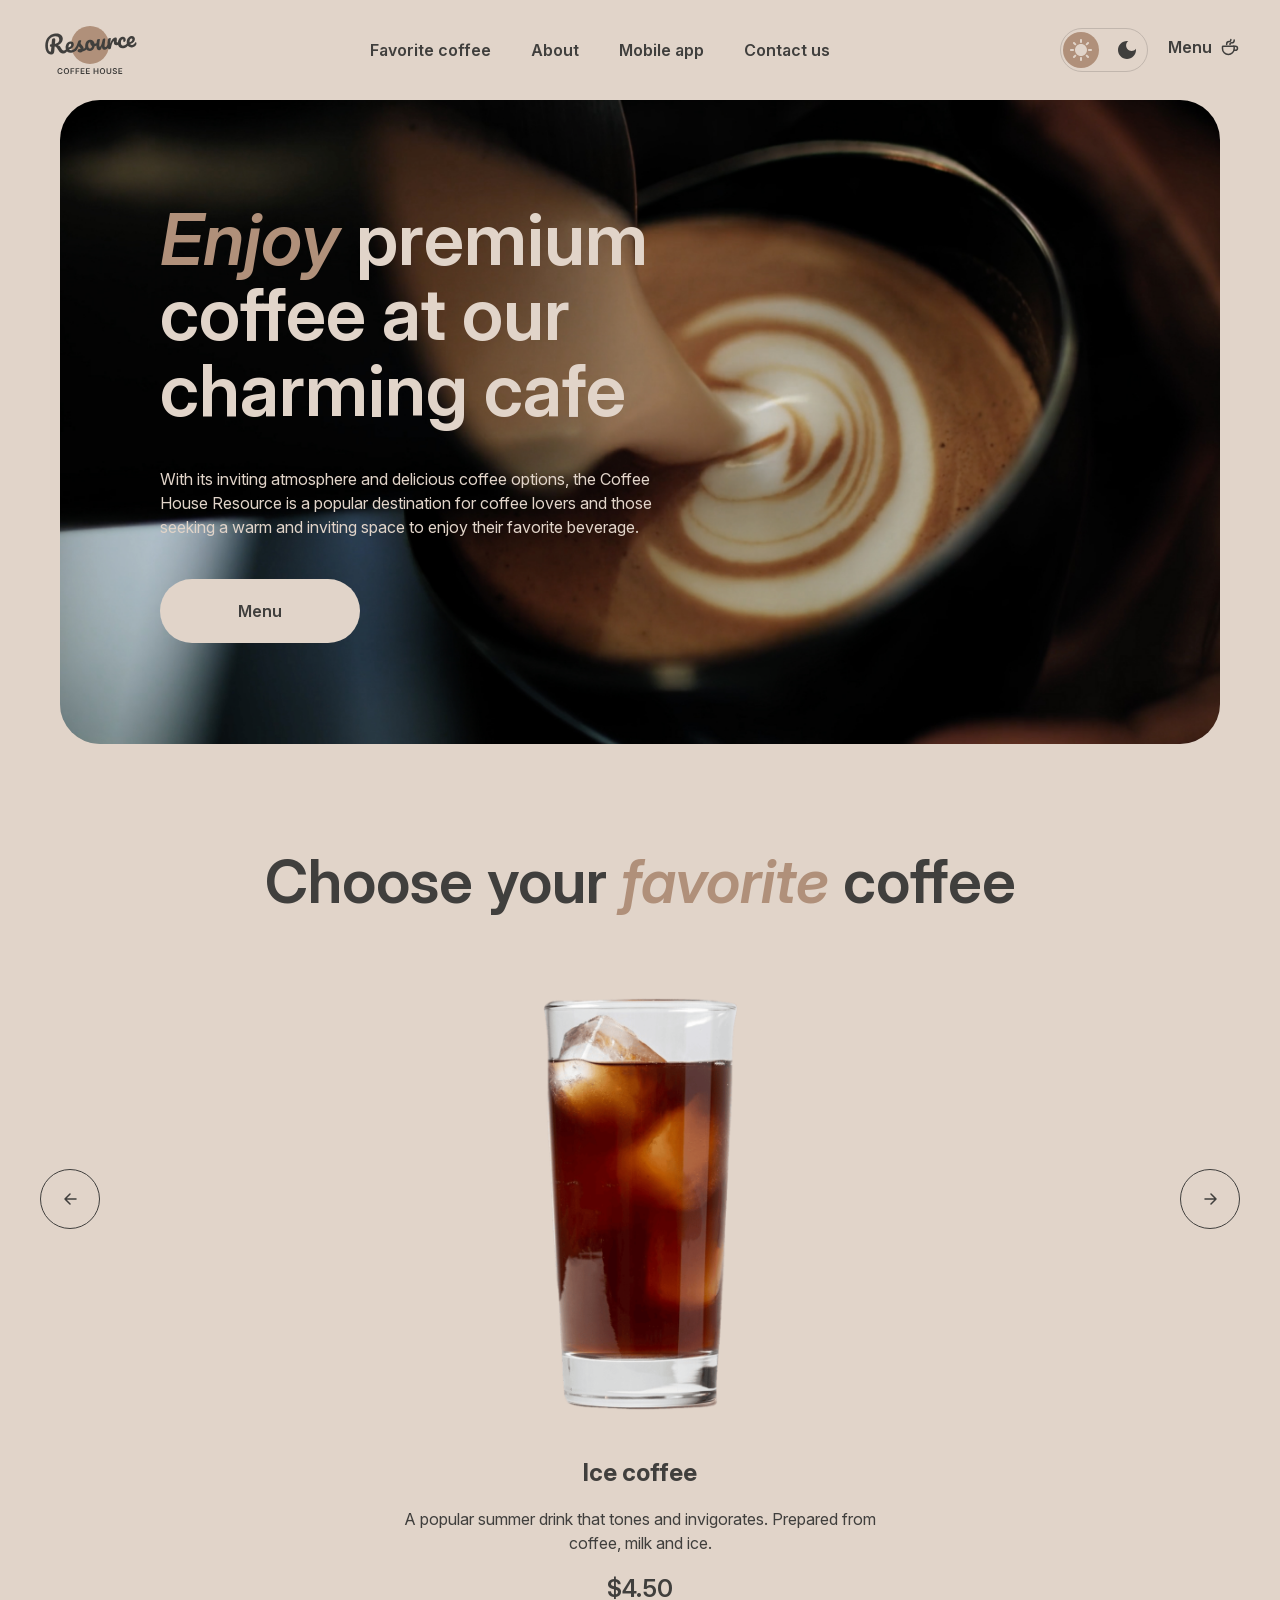
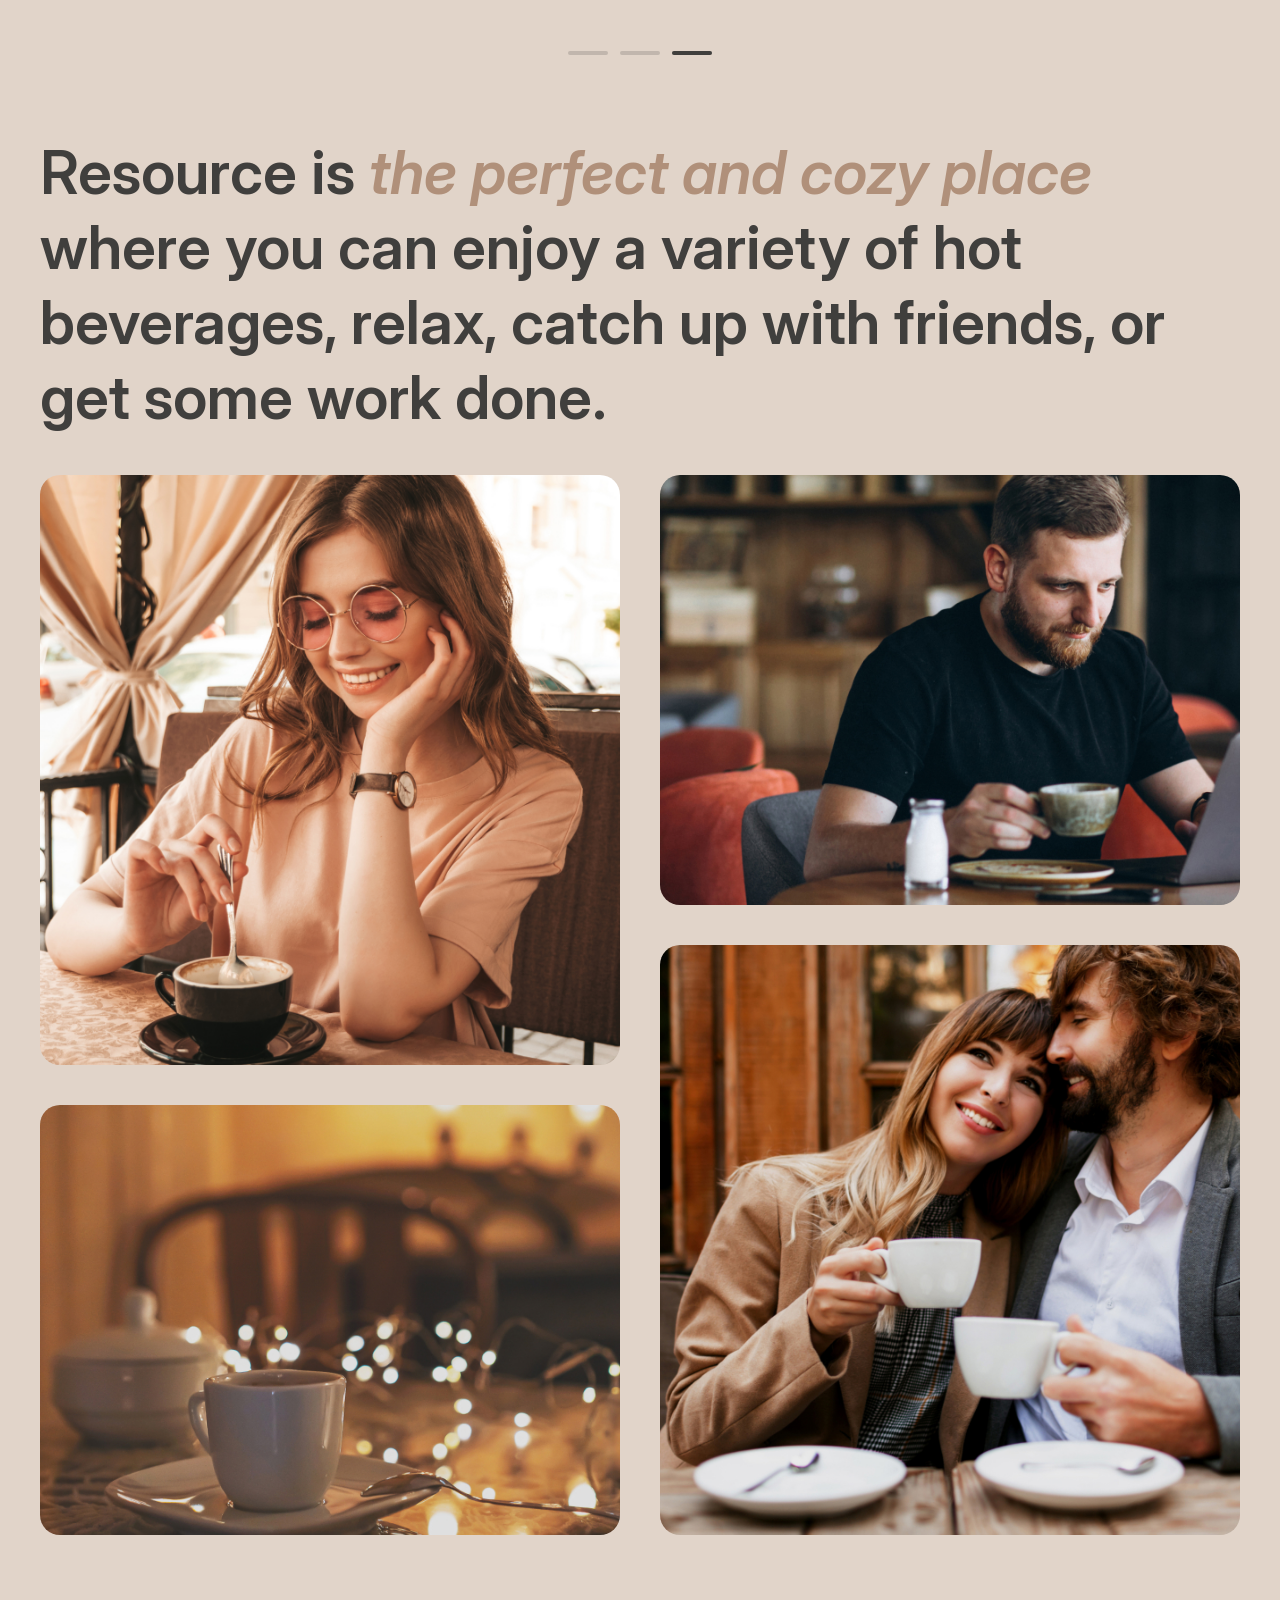
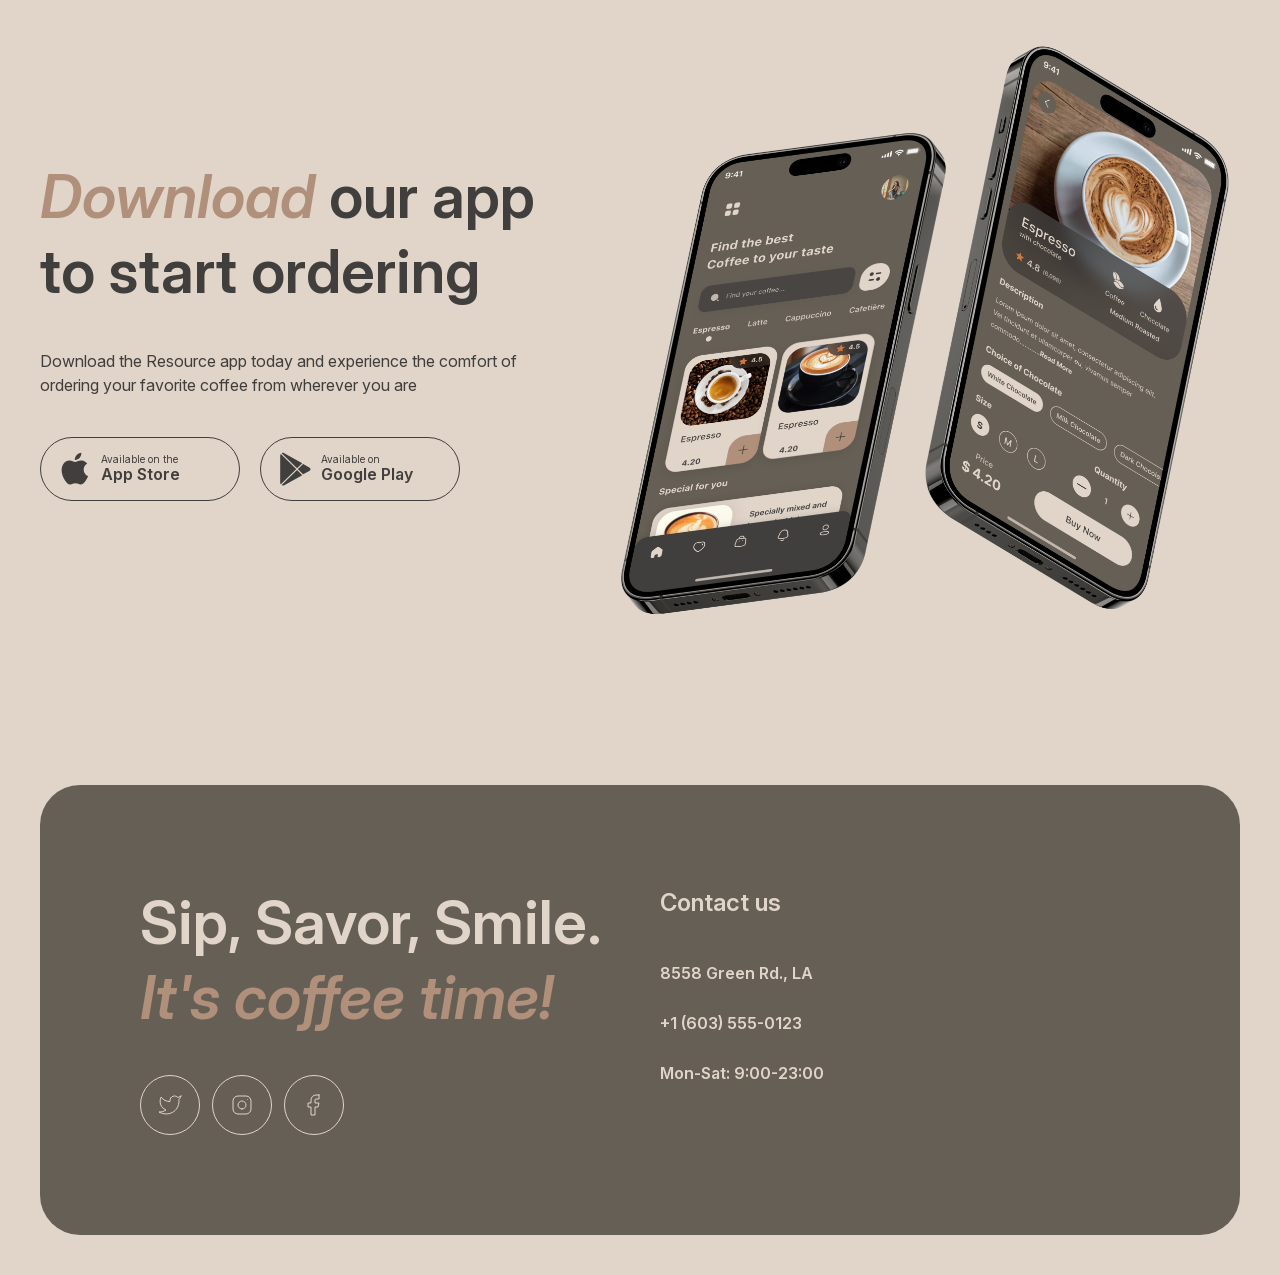
==== commit 0e239015: "feat: add burger menu" ====
--- a/index.html
+++ b/index.html
@@ -21,6 +21,7 @@
       })();
     </script>
     <script src="js/theme.js" defer></script>
+    <script src="js/burger.js" defer></script>
     <script src="js/nav.js" defer></script>
     <script src="js/hero.js" defer></script>
     <script src="js/slider.js" defer></script>
@@ -92,16 +93,71 @@
               width="20"
               height="20">
           </a>
-          <button class="burger" type="button" aria-label="Open menu">
+          <button
+            class="burger"
+            type="button"
+            aria-label="Open menu"
+            aria-expanded="false"
+            aria-controls="mobile-nav"
+            data-burger
+          >
             <img
+              class="burger__icon burger__icon--open"
               src="assets/icons/button-icon-burger.svg"
               alt=""
               width="44"
-              height="44">
+              height="44"
+              data-burger-open>
+            <img
+              class="burger__icon burger__icon--close"
+              src="assets/icons/button-icon-burger-close.svg"
+              alt=""
+              width="44"
+              height="44"
+              hidden
+              data-burger-close>
           </button>
         </div>
       </div>
     </header>
+
+    <nav
+      class="mobile-nav"
+      id="mobile-nav"
+      aria-label="Mobile"
+      aria-hidden="true"
+      data-mobile-nav
+    >
+      <ul class="mobile-nav__list">
+        <li>
+          <a class="mobile-nav__link" href="index.html#favorites"
+            >Favorite coffee</a
+          >
+        </li>
+        <li>
+          <a class="mobile-nav__link" href="index.html#about">About</a>
+        </li>
+        <li>
+          <a class="mobile-nav__link" href="index.html#mobile-app"
+            >Mobile app</a
+          >
+        </li>
+        <li>
+          <a class="mobile-nav__link" href="index.html#contacts">Contact us</a>
+        </li>
+        <li>
+          <a class="mobile-nav__link mobile-nav__link--menu" href="menu.html">
+            Menu
+            <img
+              class="mobile-nav__menu-icon"
+              src="assets/icons/coffee-cup.svg"
+              alt=""
+              width="40"
+              height="40">
+          </a>
+        </li>
+      </ul>
+    </nav>
 
     <main>
       <section class="hero" id="hero" aria-labelledby="hero-title">
@@ -231,7 +287,8 @@
         <div class="container mobile-app__inner">
           <div class="mobile-app__content">
             <h2 class="section-title" id="mobile-app-title">
-              <span class="accent">Download</span> our app to<br class="mobile-app__title-break">
+              <span class="accent">Download</span> our app to<br
+                class="mobile-app__title-break">
               start ordering
             </h2>
             <p class="mobile-app__text">
--- a/css/variables.css
+++ b/css/variables.css
@@ -30,6 +30,7 @@
   --color-border: #665f55;
   --color-card: #403f3d;
   --color-placeholder: #665f55;
+  --color-hover-bg: #403f3d;
 }
 
 @media (max-width: 768px) {
--- a/css/layout.css
+++ b/css/layout.css
@@ -157,19 +157,105 @@
 
 .burger {
   display: none;
+  position: relative;
   width: 44px;
   height: 44px;
   padding: 0;
 }
 
-.burger img {
+.burger__icon {
+  position: absolute;
+  inset: 0;
   width: 44px;
   height: 44px;
   max-width: none;
 }
 
-[data-theme="dark"] .burger img {
+.burger__icon[hidden] {
+  display: none;
+}
+
+[data-theme="dark"] .burger__icon {
   filter: var(--icon-filter-on);
+}
+
+.mobile-nav {
+  position: fixed;
+  top: var(--header-height);
+  left: 0;
+  right: 0;
+  bottom: 0;
+  z-index: 9;
+  display: flex;
+  align-items: center;
+  justify-content: center;
+  background-color: var(--color-bg);
+  opacity: 0;
+  visibility: hidden;
+  pointer-events: none;
+  transform: translateY(-1rem);
+  transition: opacity var(--transition), visibility var(--transition),
+    transform var(--transition), background-color var(--transition);
+}
+
+.mobile-nav.is-open {
+  opacity: 1;
+  visibility: visible;
+  pointer-events: auto;
+  transform: translateY(0);
+}
+
+@media (min-width: 769px) {
+  .mobile-nav {
+    display: none;
+  }
+}
+
+.mobile-nav__list {
+  display: flex;
+  flex-direction: column;
+  align-items: center;
+  width: 100%;
+  max-width: 688px;
+  gap: 60px;
+}
+
+.mobile-nav__list > li:last-child {
+  margin-top: 40px;
+}
+
+.mobile-nav__link {
+  display: inline-flex;
+  align-items: center;
+  justify-content: center;
+  gap: 16px;
+  min-height: 40px;
+  font-family: var(--font-family);
+  font-size: 32px;
+  font-weight: 600;
+  line-height: 1.25;
+  letter-spacing: 0;
+  text-align: center;
+  color: var(--color-text);
+}
+
+.mobile-nav__menu-icon {
+  width: 40px;
+  height: 40px;
+  max-width: none;
+}
+
+[data-theme="dark"] .mobile-nav__menu-icon {
+  filter: var(--icon-filter-on);
+}
+
+.mobile-nav__link--current {
+  box-shadow: inset 0 -2px 0 currentColor;
+  padding-bottom: 6px;
+}
+
+body.is-menu-open {
+  overflow: hidden;
 }
 
 .footer {
@@ -229,6 +315,15 @@
   filter: invert(1);
 }
 
+[data-theme="dark"] .footer__social:hover {
+  background-color: #292826;
+  border-color: #292826;
+}
+
+[data-theme="dark"] .footer__social:hover img {
+  filter: none;
+}
+
 .footer__contacts-title {
   margin-bottom: 40px;
   font-size: 24px;
@@ -255,7 +350,7 @@
   box-shadow: inset 0 -2px 0 currentColor;
 }
 
-@media (max-width: 1024px) {
+@media (max-width: 768px) {
   .header__nav,
   .header__menu {
     display: none;
@@ -264,9 +359,7 @@
   .burger {
     display: flex;
   }
-}
-
-@media (max-width: 768px) {
+
   .footer__panel {
     grid-template-columns: 1fr;
     gap: 100px;
--- a/css/home.css
+++ b/css/home.css
@@ -274,6 +274,7 @@
 
 .about {
   padding: 80px 0;
+  scroll-margin-top: 50px;
 }
 
 .about .section-title {
@@ -332,6 +333,7 @@
 
 .mobile-app {
   padding-bottom: 100px;
+  scroll-margin-top: 70px;
 }
 
 .mobile-app__inner {
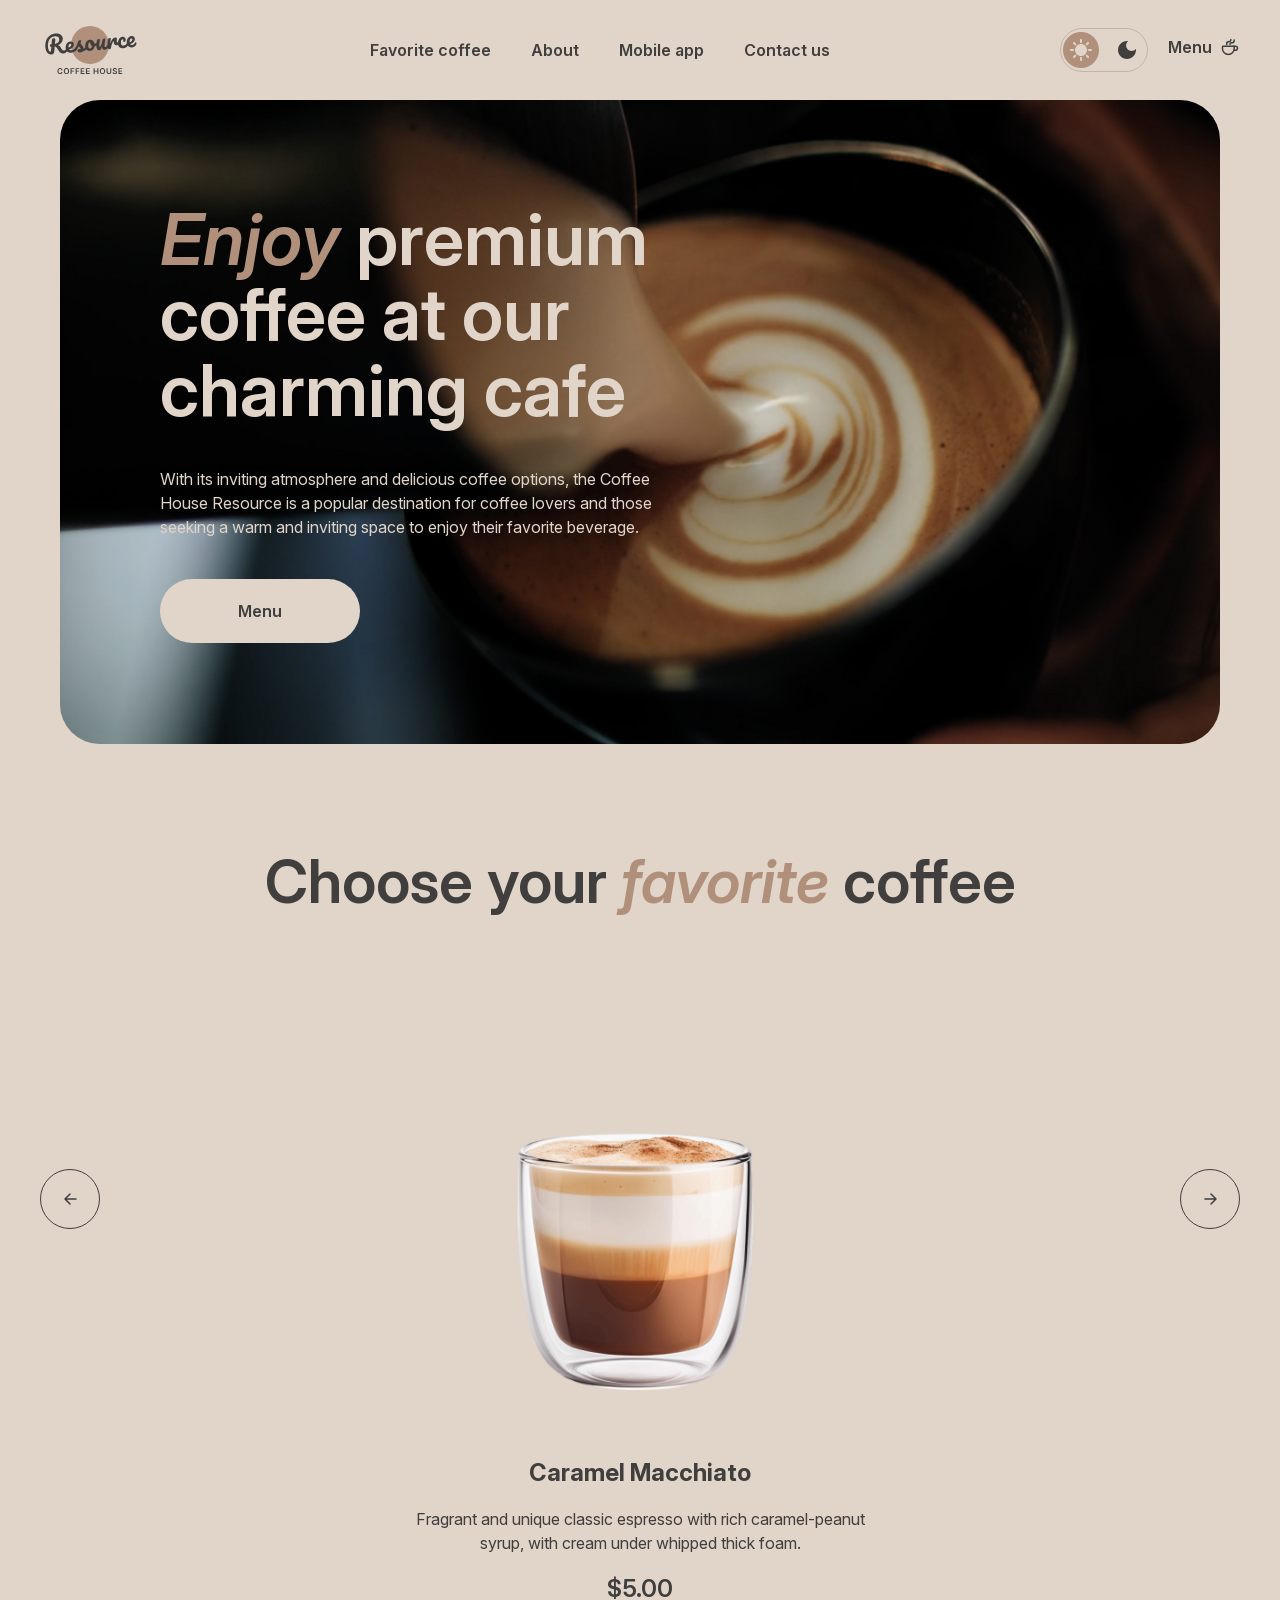
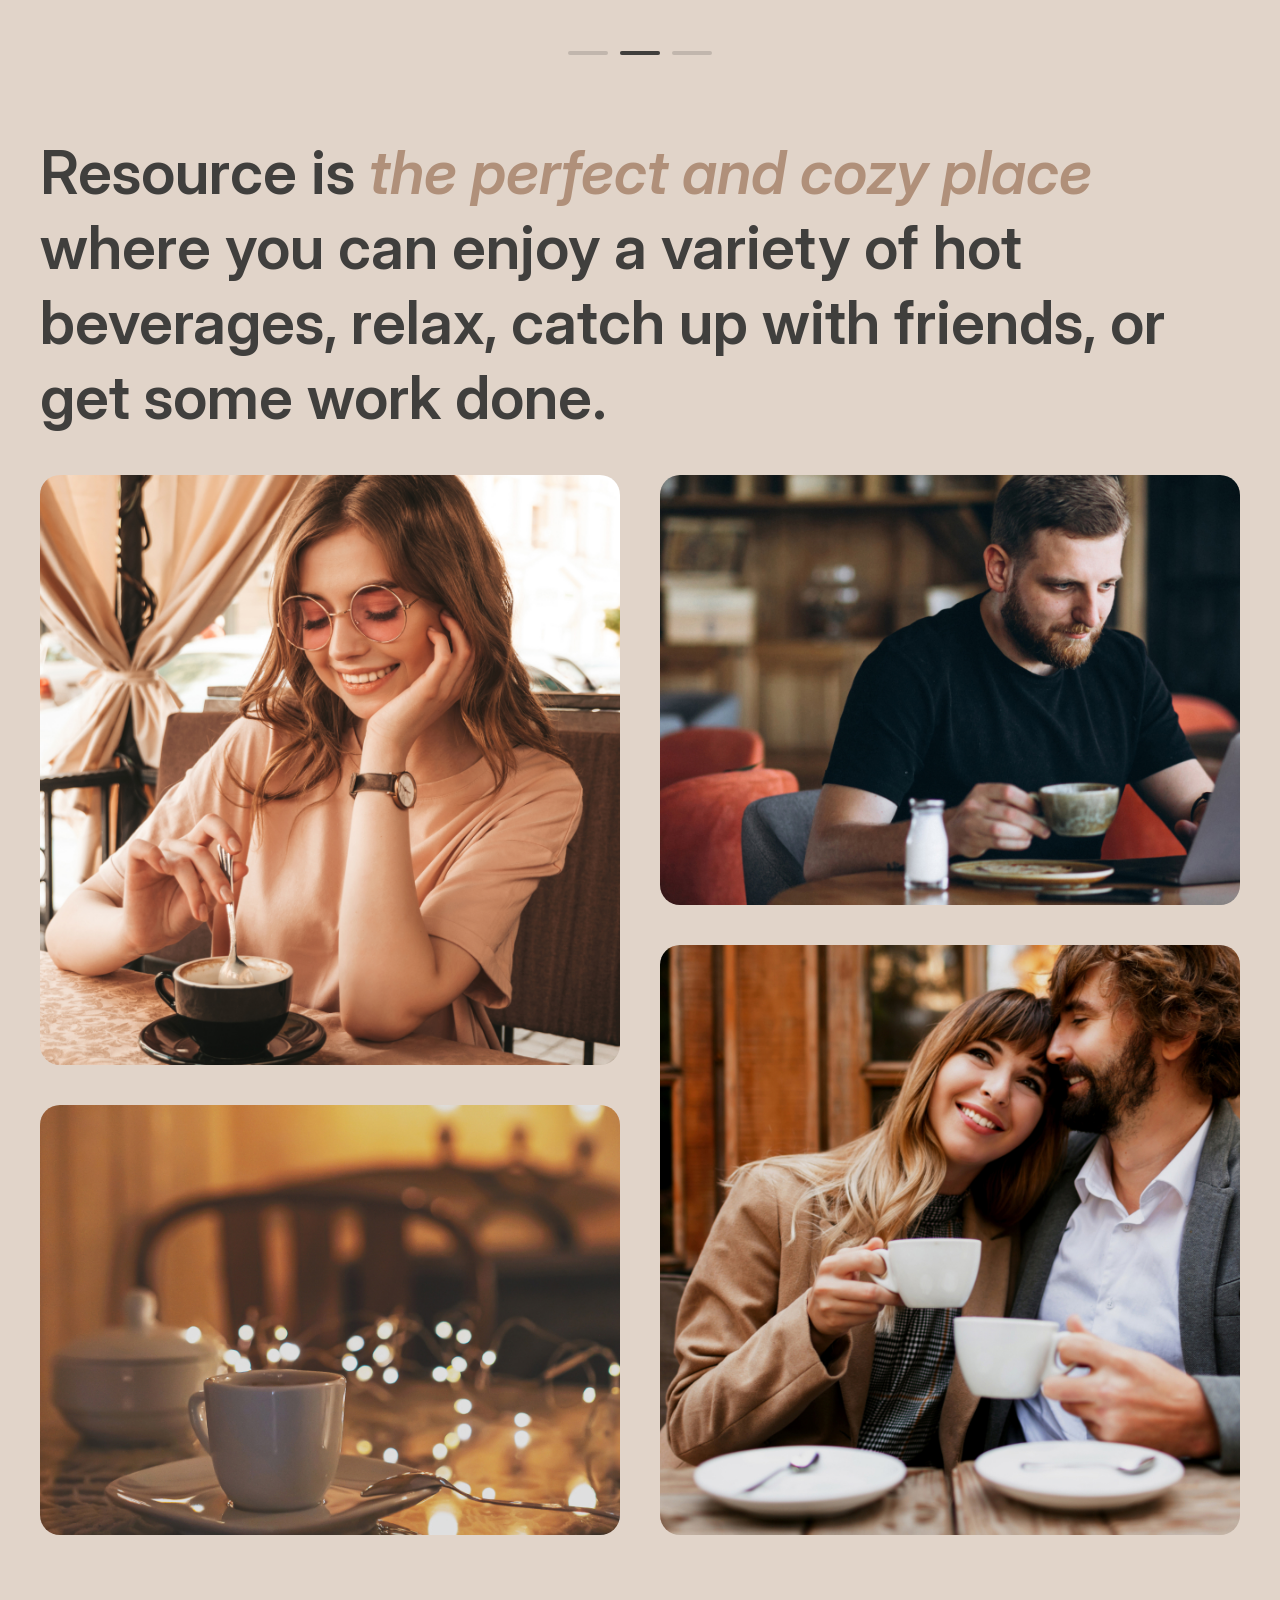
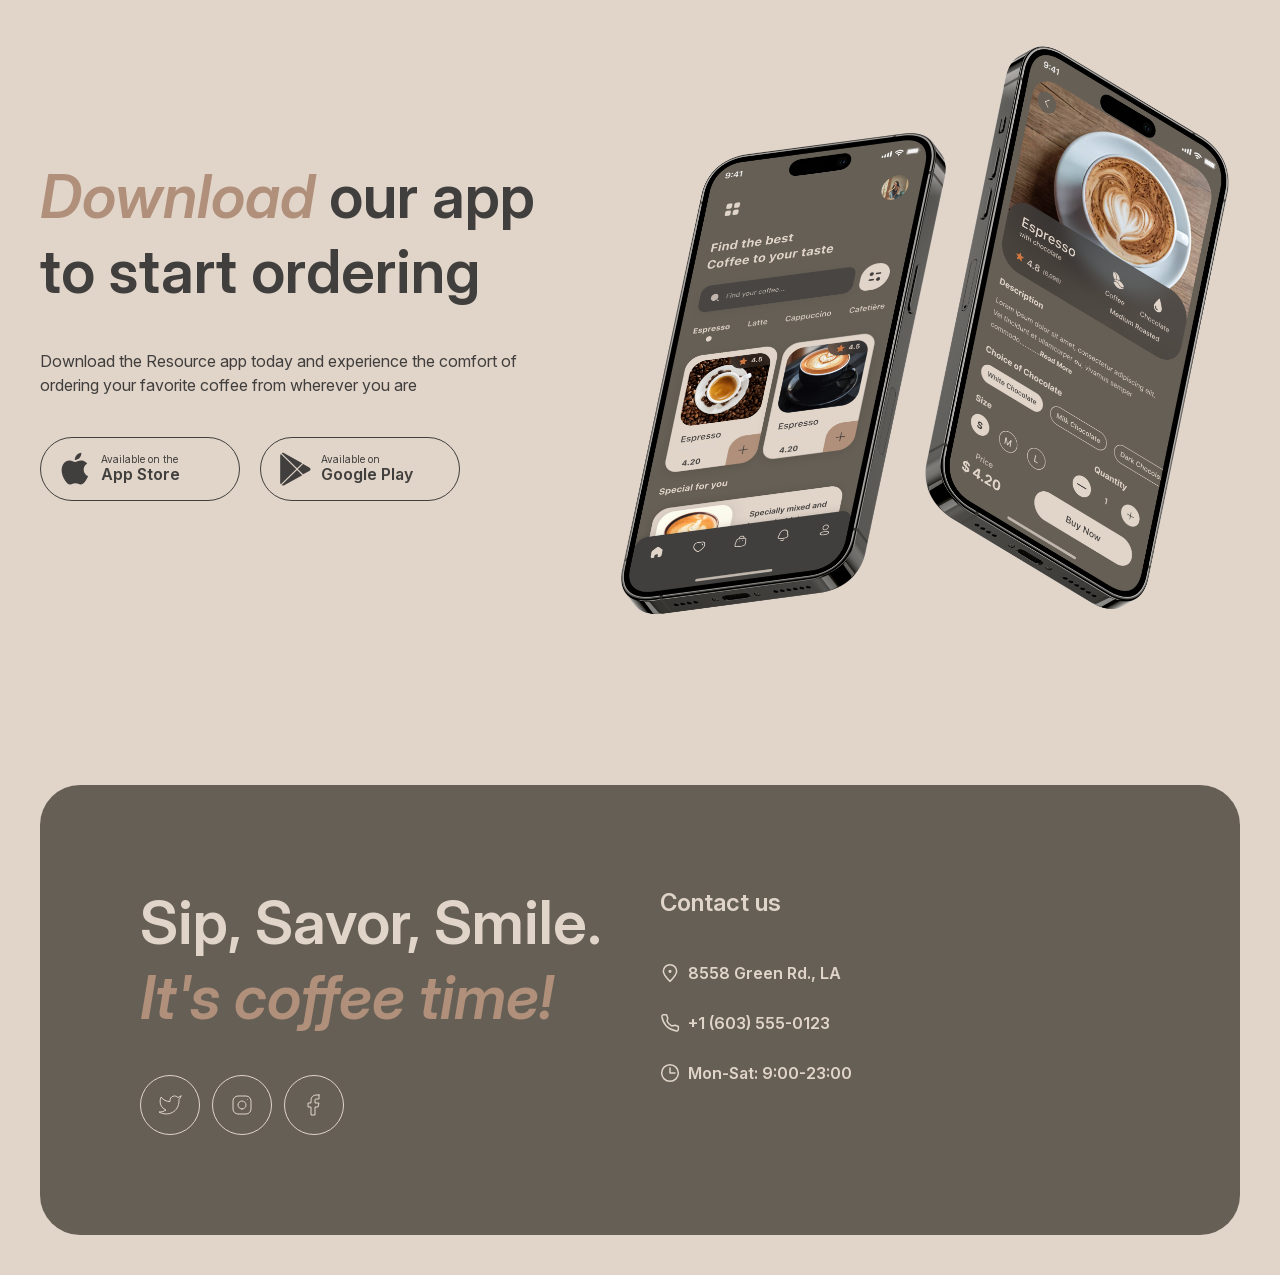
==== commit f3f91b24: "refactor: update burger-menu" ====
--- a/index.html
+++ b/index.html
@@ -114,7 +114,6 @@
               alt=""
               width="44"
               height="44"
-              hidden
               data-burger-close>
           </button>
         </div>
@@ -404,16 +403,33 @@
                   target="_blank"
                   rel="noopener noreferrer"
                 >
+                  <img
+                    src="assets/icons/pin-alt.svg"
+                    alt=""
+                    width="20"
+                    height="20">
                   8558 Green Rd., LA
                 </a>
               </li>
               <li>
                 <a class="footer__link" href="tel:+16035550123">
+                  <img
+                    src="assets/icons/phone.svg"
+                    alt=""
+                    width="20"
+                    height="20">
                   +1 (603) 555-0123
                 </a>
               </li>
               <li>
-                <span class="footer__hours"> Mon-Sat: 9:00-23:00 </span>
+                <span class="footer__hours">
+                  <img
+                    src="assets/icons/clock.svg"
+                    alt=""
+                    width="20"
+                    height="20">
+                  Mon-Sat: 9:00-23:00
+                </span>
               </li>
             </ul>
           </div>
--- a/css/layout.css
+++ b/css/layout.css
@@ -169,10 +169,20 @@
   width: 44px;
   height: 44px;
   max-width: none;
-}
-
-.burger__icon[hidden] {
-  display: none;
+  opacity: 1;
+  transition: opacity var(--transition);
+}
+
+.burger__icon--close {
+  opacity: 0;
+}
+
+.burger.is-open .burger__icon--open {
+  opacity: 0;
+}
+
+.burger.is-open .burger__icon--close {
+  opacity: 1;
 }
 
 [data-theme="dark"] .burger__icon {
@@ -189,6 +199,7 @@
   display: flex;
   align-items: center;
   justify-content: center;
+  padding: 0 var(--container-padding);
   background-color: var(--color-bg);
   opacity: 0;
   visibility: hidden;
@@ -216,12 +227,18 @@
   flex-direction: column;
   align-items: center;
   width: 100%;
-  max-width: 688px;
+  max-width: 43rem;
   gap: 60px;
 }
 
 .mobile-nav__list > li:last-child {
   margin-top: 40px;
+}
+
+@media (max-width: 380px) {
+  .mobile-nav__list {
+    max-width: 348px;
+  }
 }
 
 .mobile-nav__link {
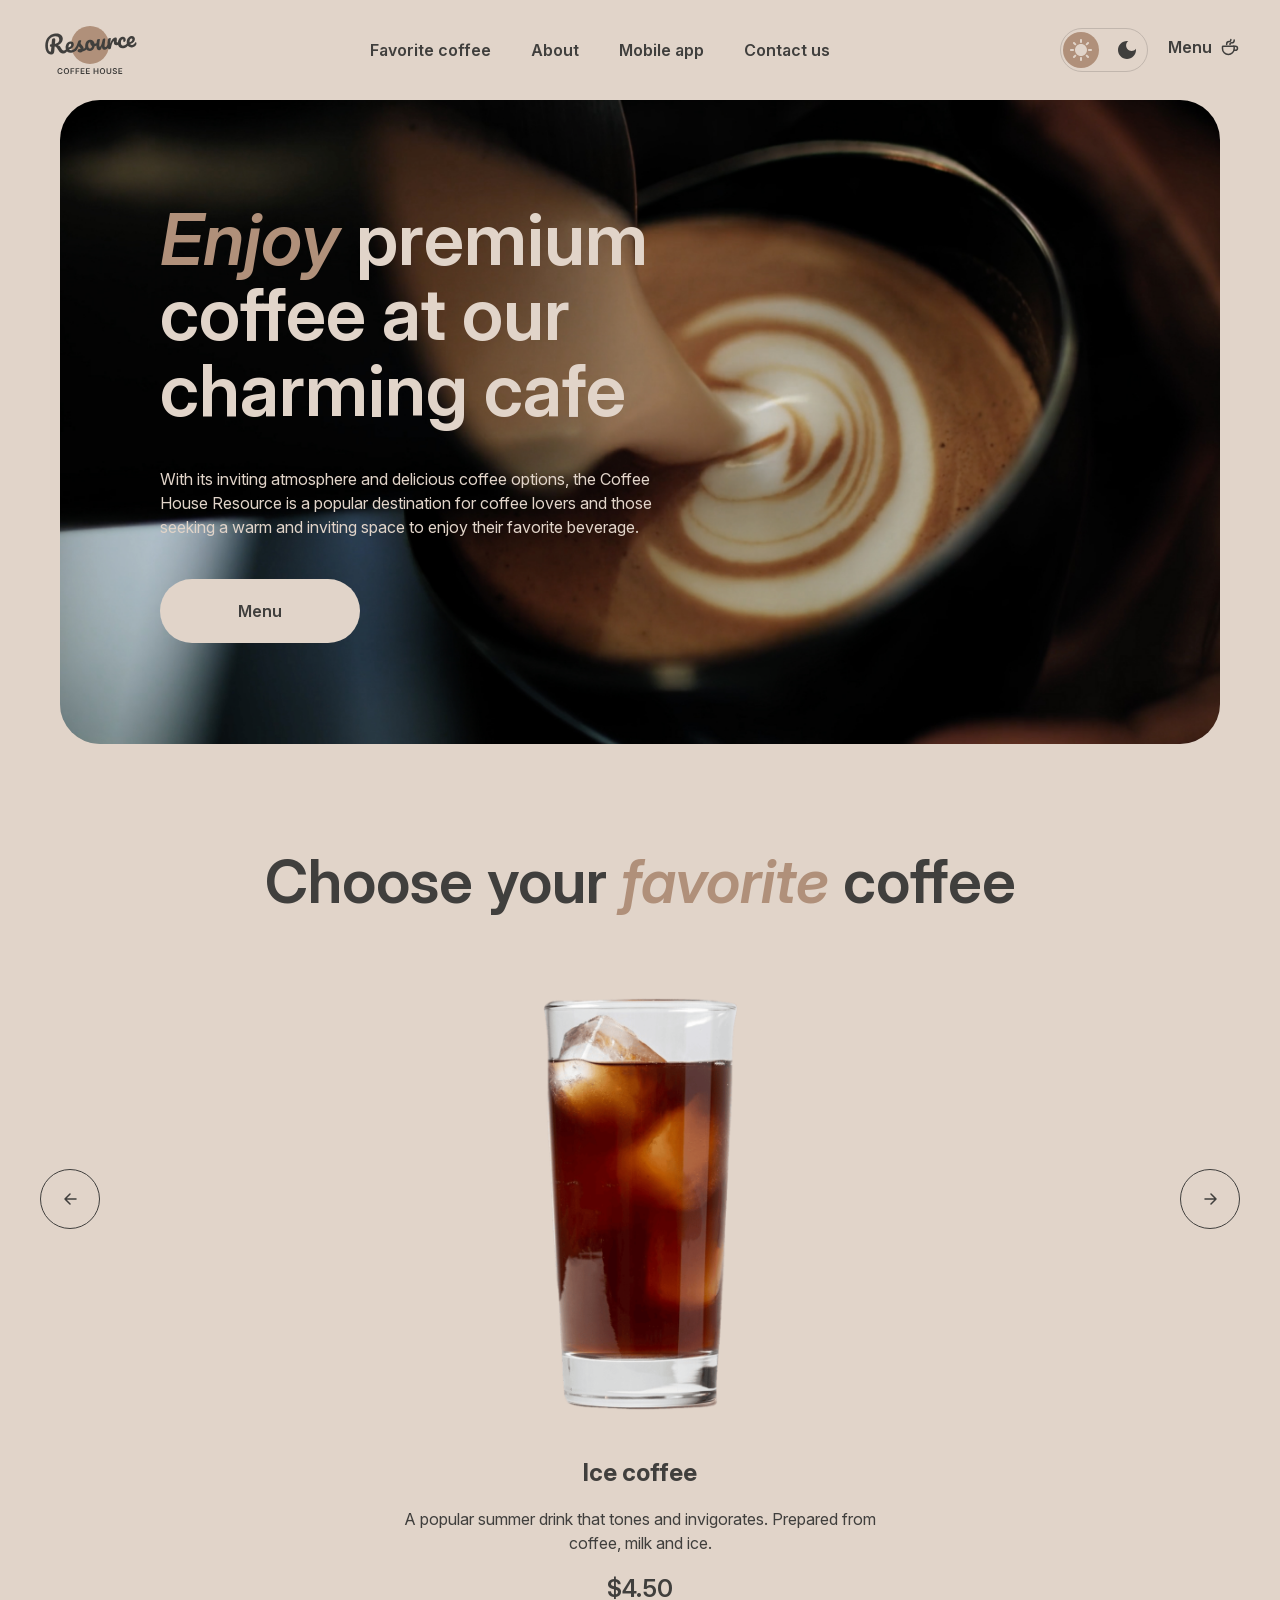
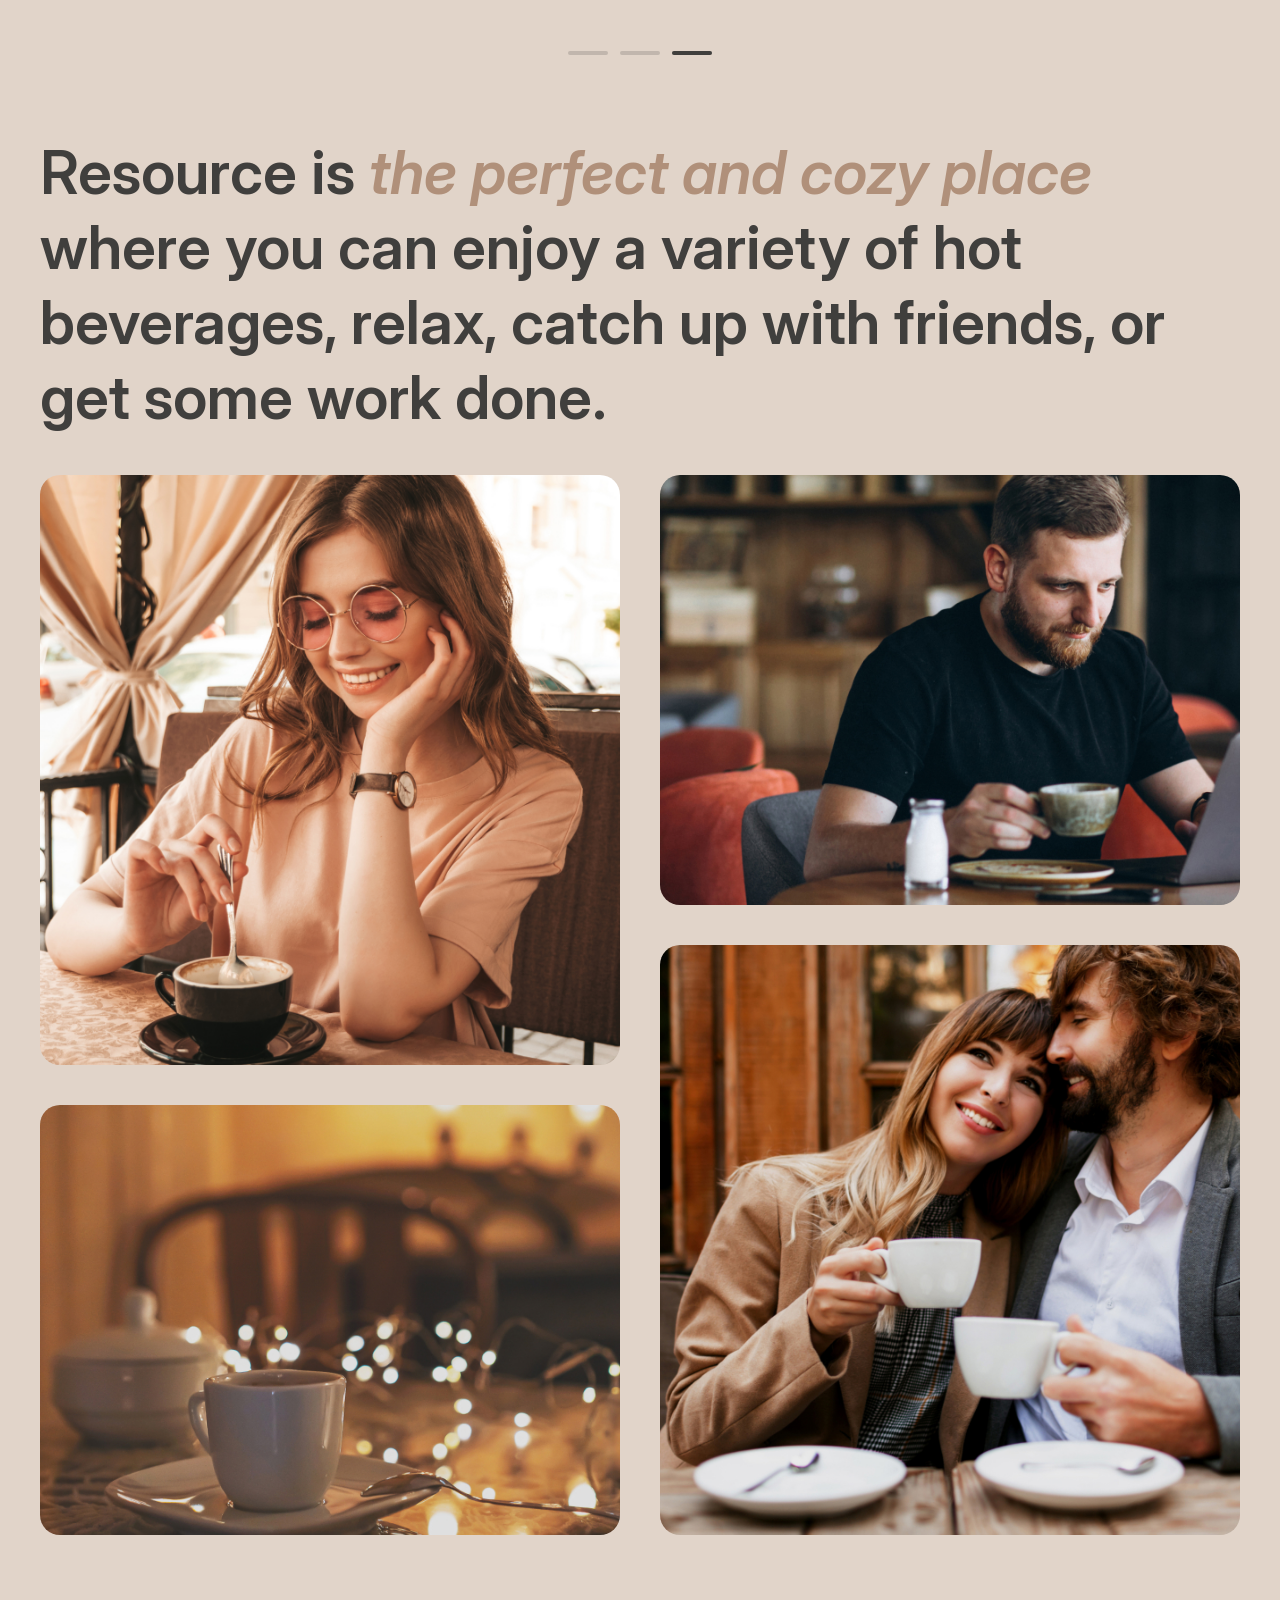
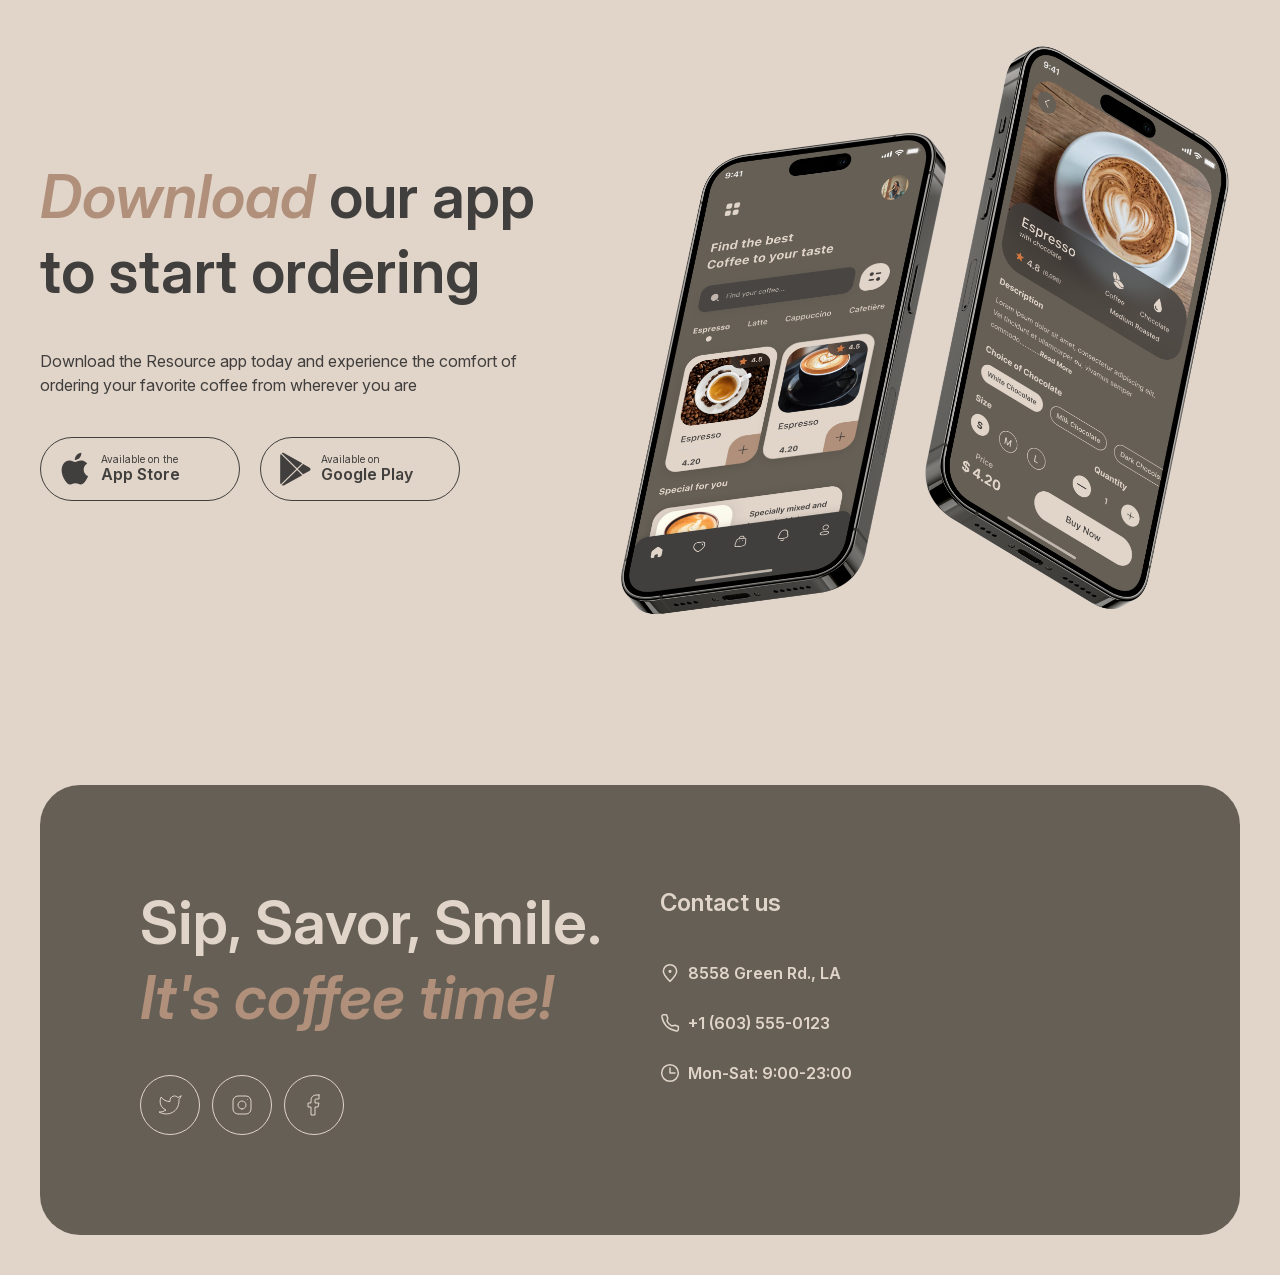
==== commit 466a7221: "Merge 759e24129b1172b68b2f0771efea6f1bc0b2d8a2 into caa6659dd5caa4c313edc686dc24fc3ab4ebeed7" ====
(no text change in the page or its own stylesheets)
